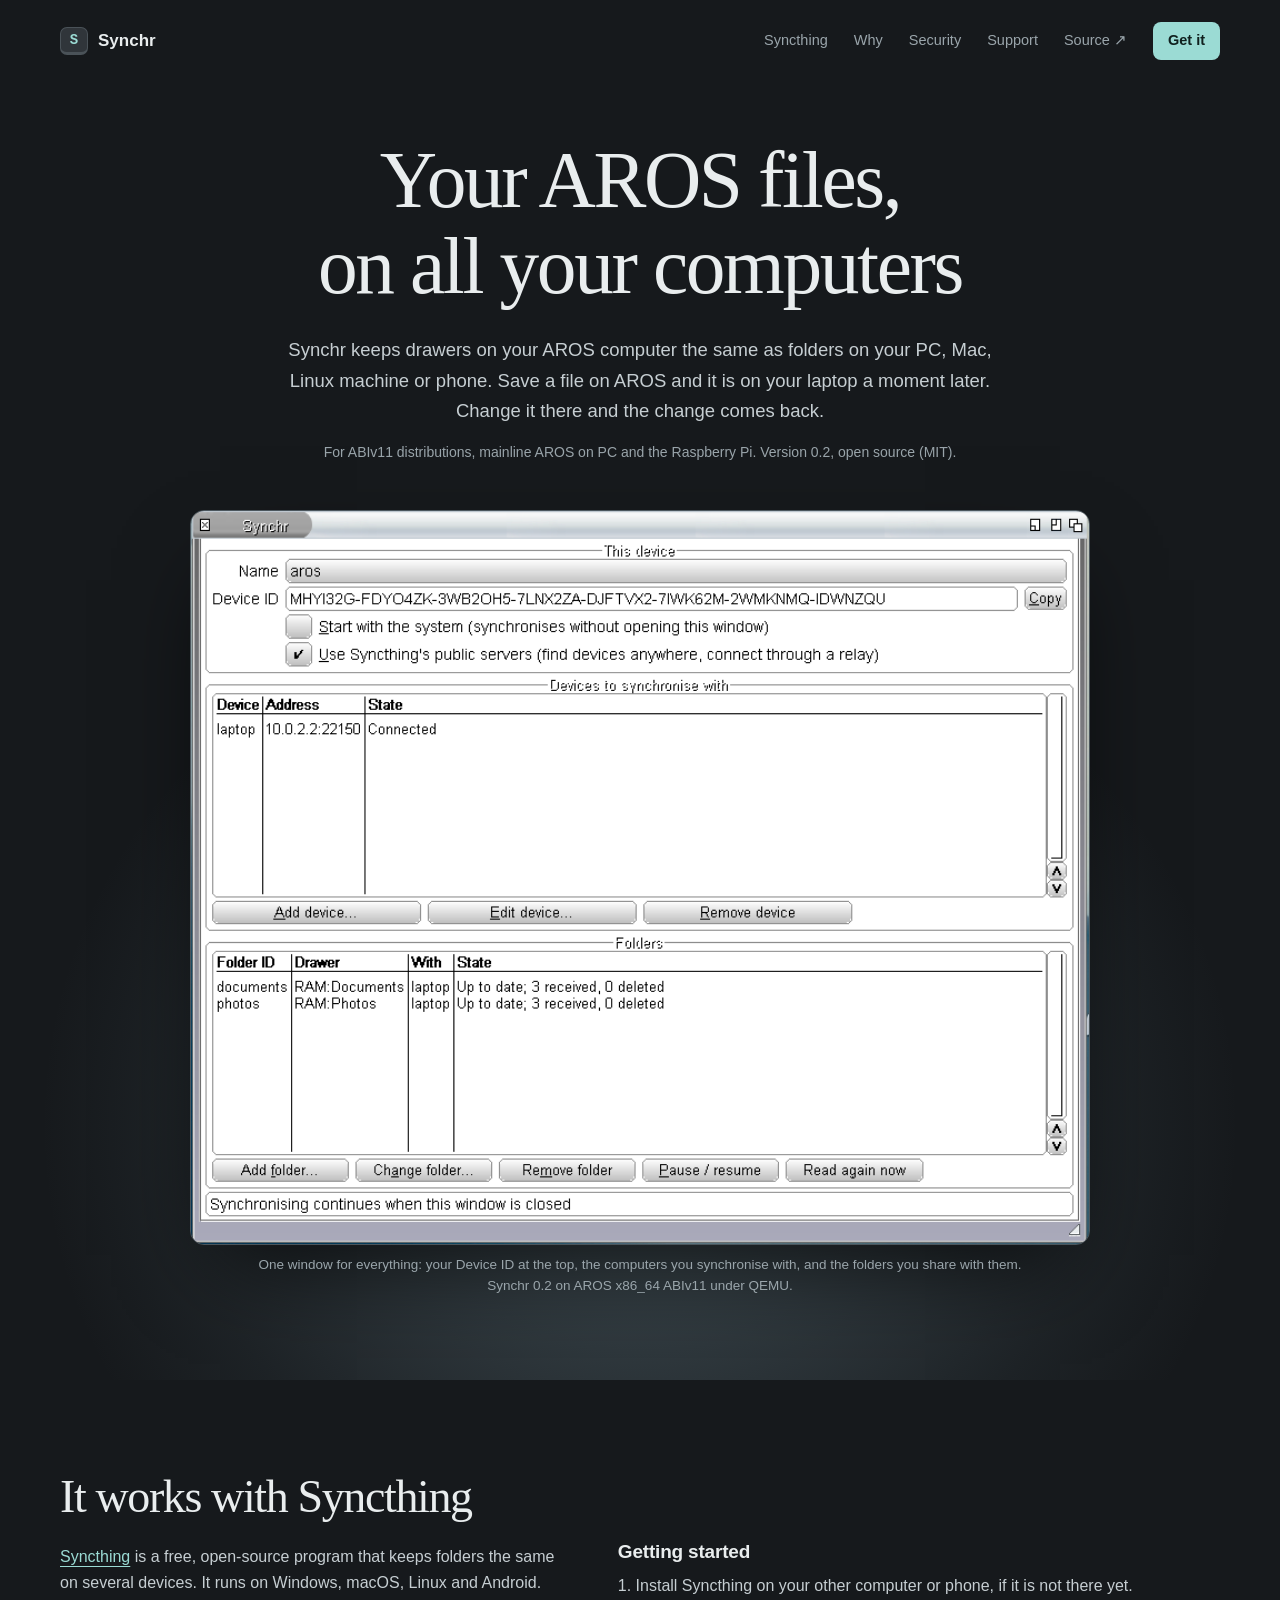
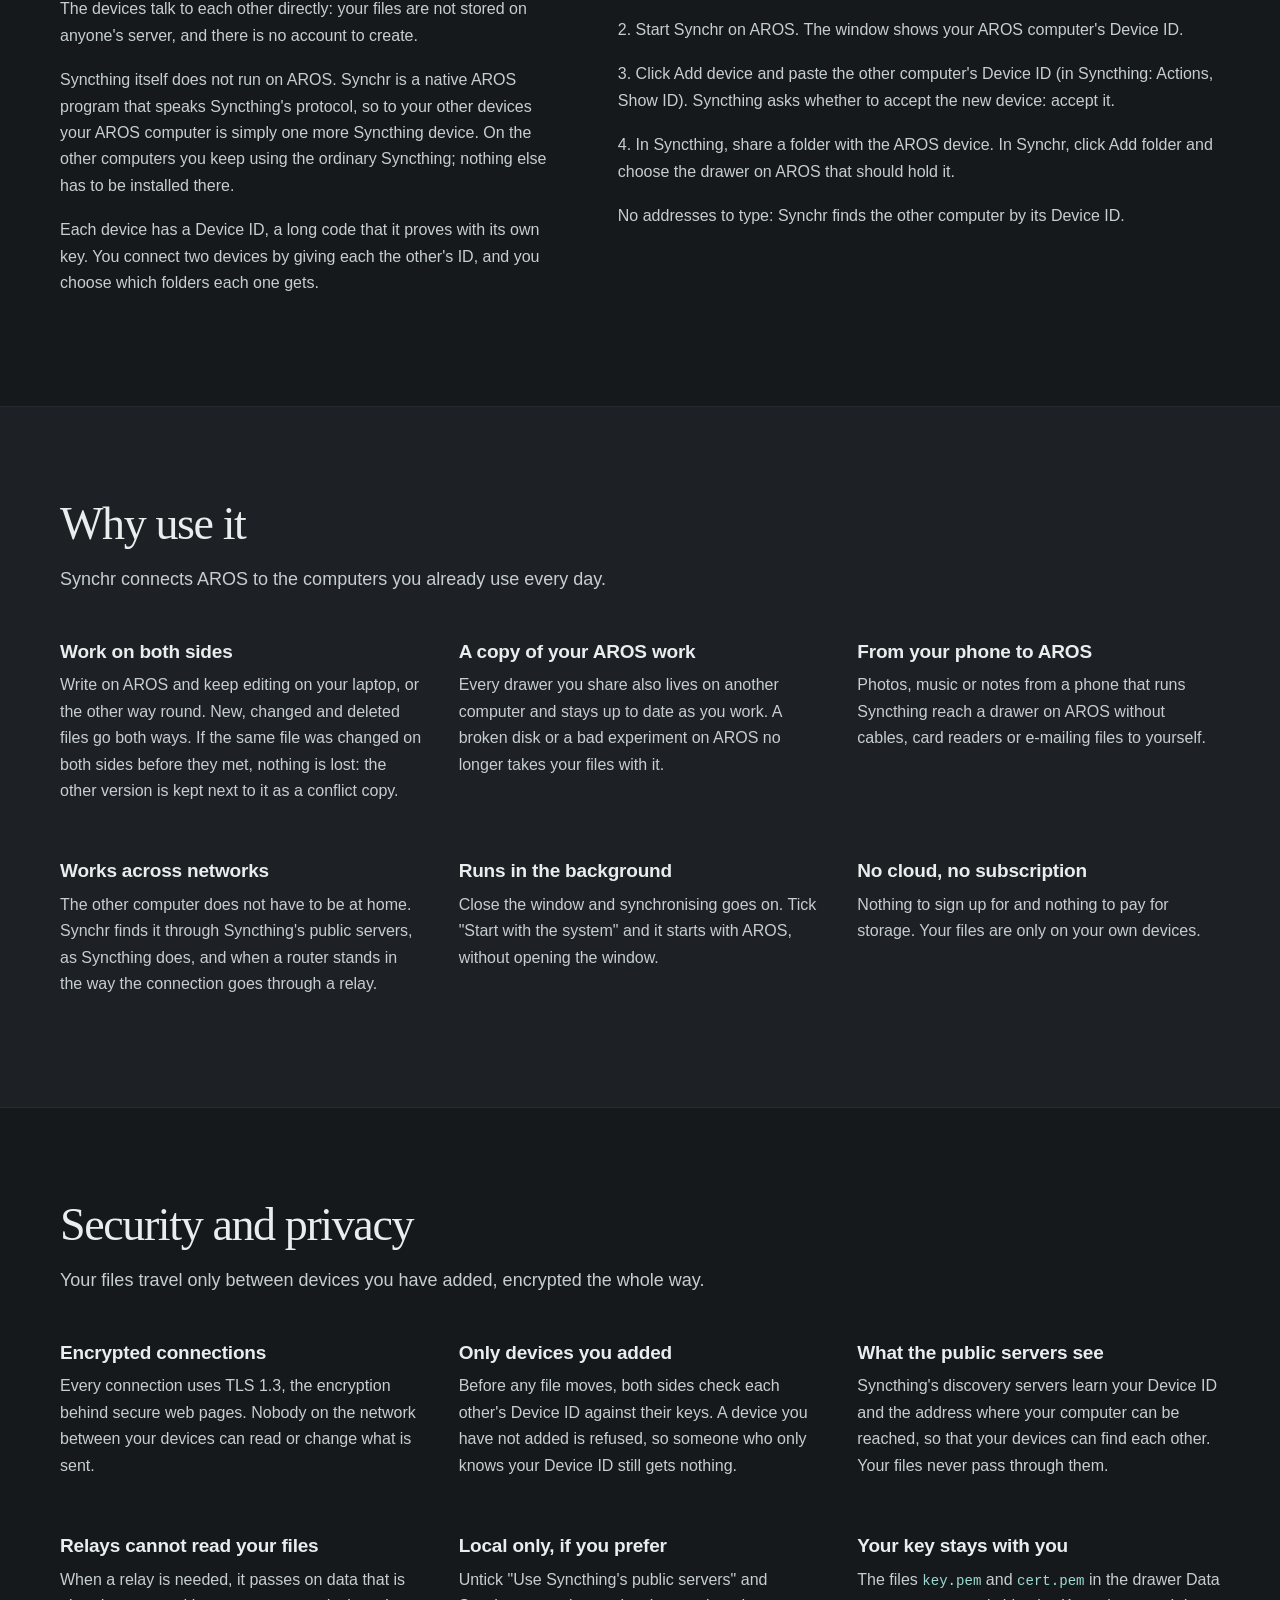
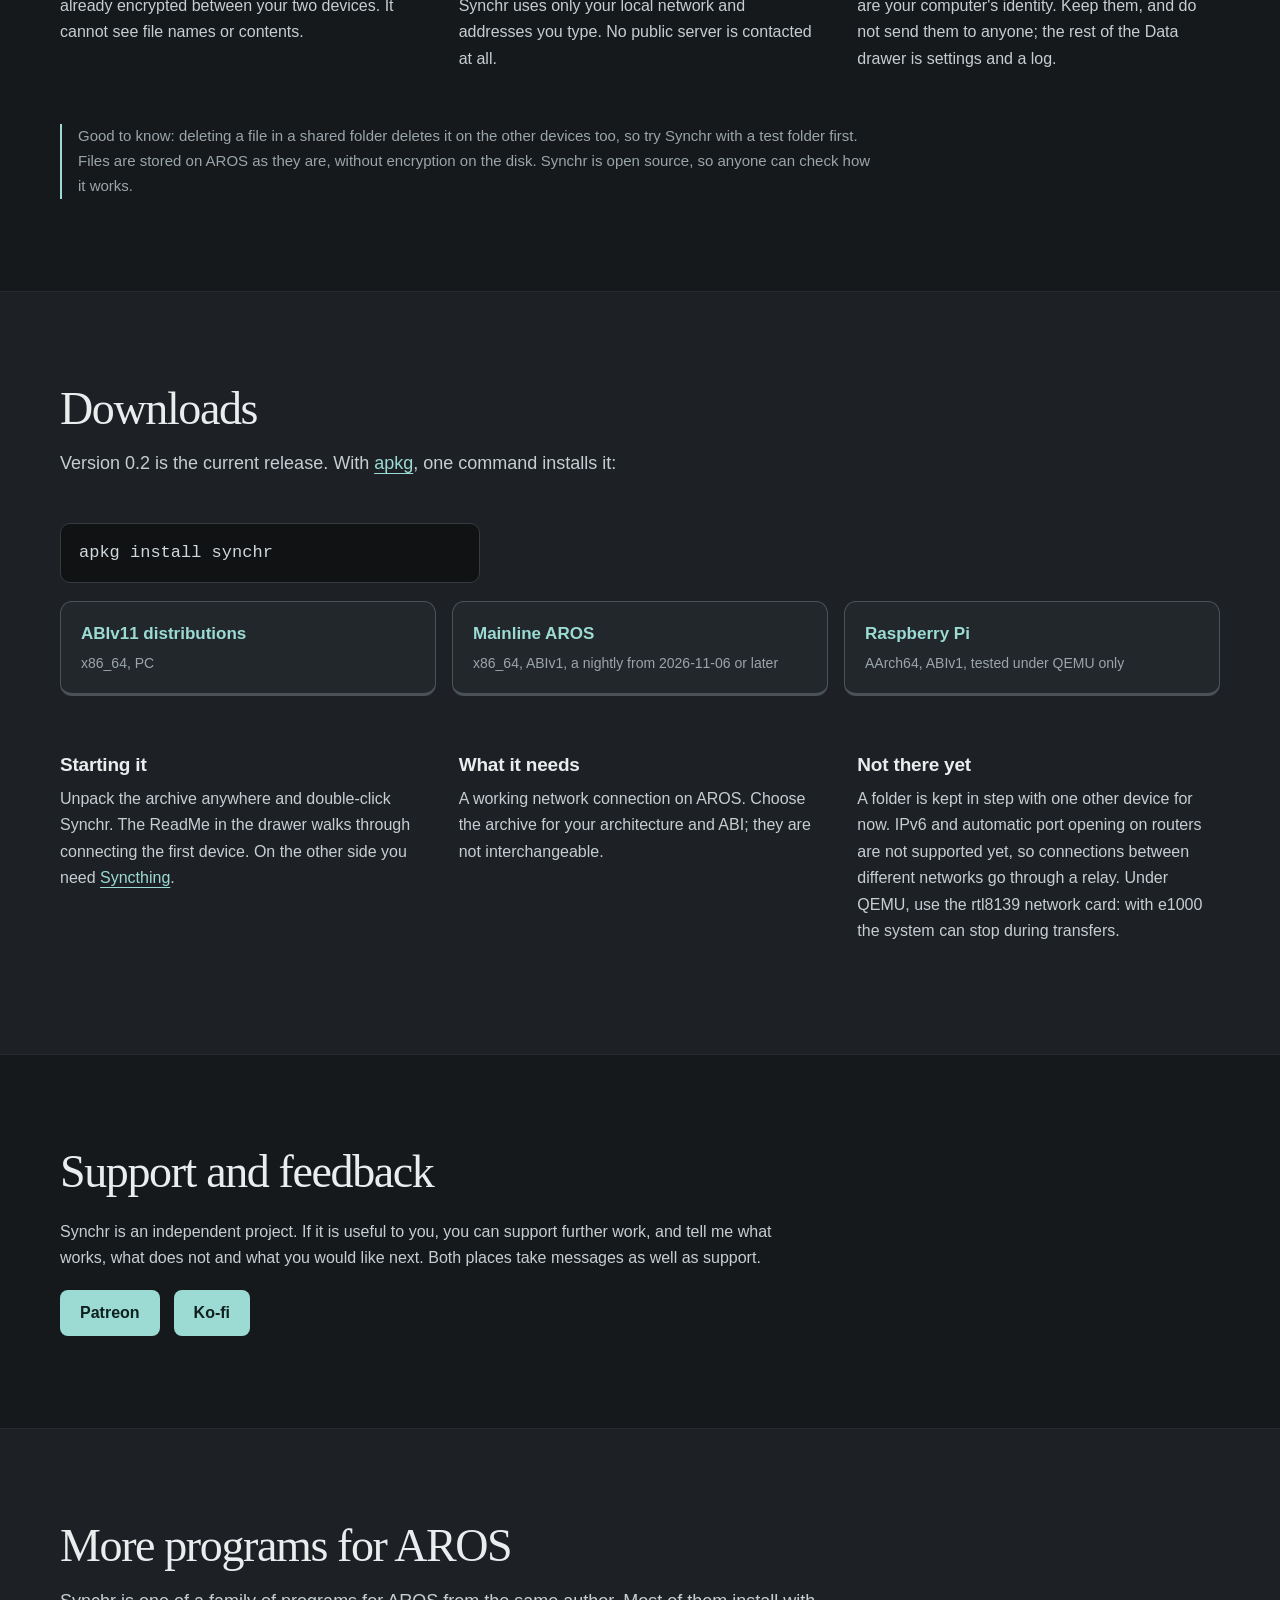
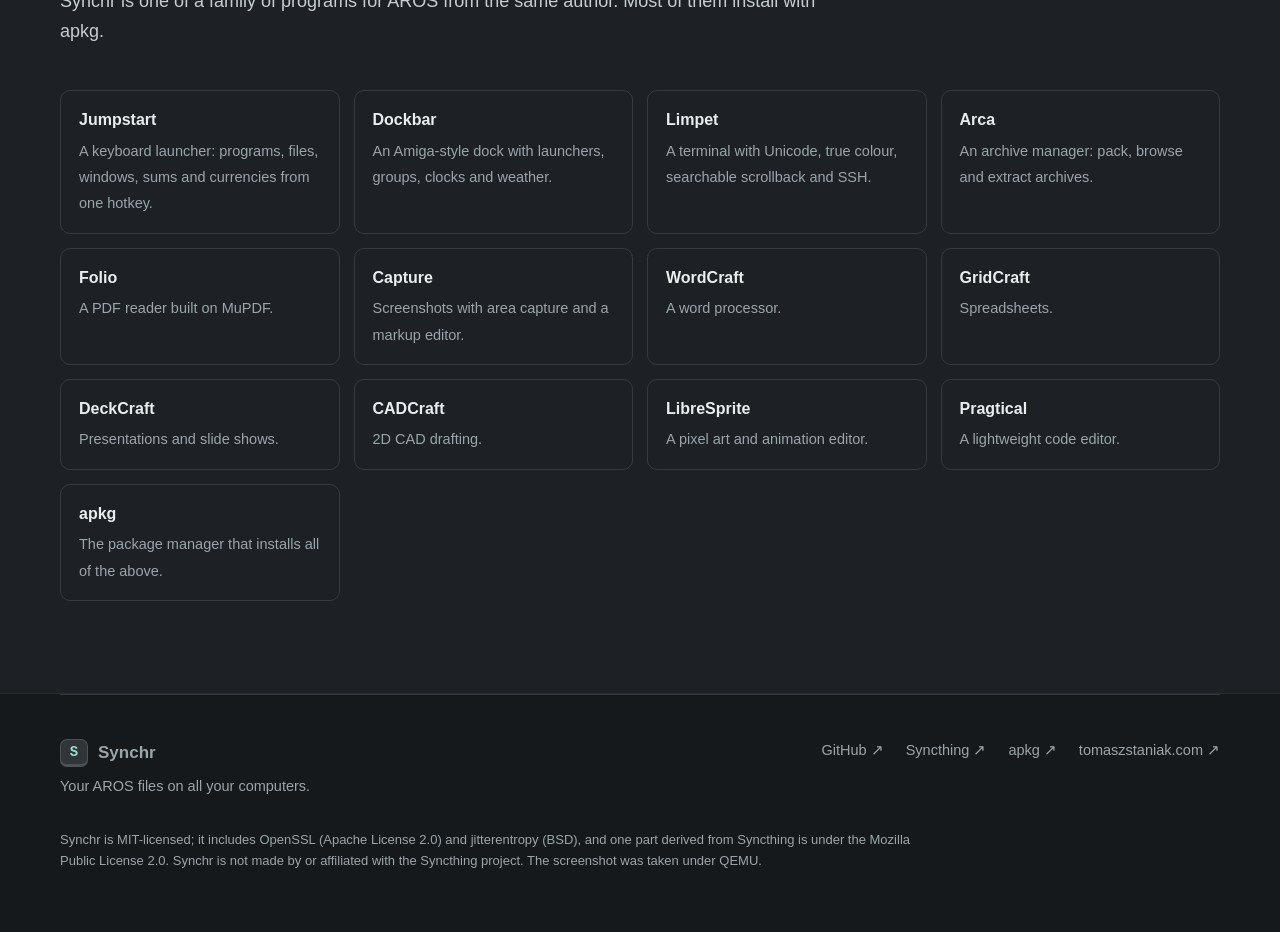
==== index.html @ 55fa94ba "Web page for Synchr 0.2" ====
<!doctype html>
<html lang="en">
<head>
<meta charset="utf-8"><meta name="viewport" content="width=device-width, initial-scale=1">
<title>Synchr: keep your AROS files in step with your other computers</title>
<meta name="description" content="Synchr keeps drawers on your AROS computer the same as folders on your PC, Mac, Linux machine or phone. It works with Syncthing: no cloud, no account, encrypted connections.">
<meta name="theme-color" content="#16191c"><meta property="og:title" content="Synchr for AROS"><meta property="og:description" content="Your AROS files on all your computers, with Syncthing. No cloud, no account."><meta property="og:type" content="website"><meta property="og:image" content="https://tomaszstaniak.github.io/aros-synchr/assets/window.png">
<link rel="stylesheet" href="style.css?v=1">
</head>
<body>
<a class="skip" href="#main">Skip to content</a>
<header class="site-header wrap"><a href="#" class="brand"><span class="brand-key" aria-hidden="true">S</span>Synchr</a><nav aria-label="Main navigation"><a href="#syncthing">Syncthing</a><a href="#why">Why</a><a href="#security">Security</a><a href="#support">Support</a><a href="https://github.com/tomaszstaniak/aros-synchr">Source ↗</a><a class="nav-get" href="#get">Get it</a></nav></header>

<main id="main">

<section class="hero">
<div class="wrap hero-copy">
<h1>Your AROS files,<br>on all your computers</h1>
<p class="intro">Synchr keeps drawers on your AROS computer the same as folders on your PC, Mac, Linux machine or phone. Save a file on AROS and it is on your laptop a moment later. Change it there and the change comes back.</p>
<p class="fine">For ABIv11 distributions, mainline AROS on PC and the Raspberry Pi. Version 0.2, open source (MIT).</p>
</div>
<div class="wrap demo">
<figure class="stage"><img src="assets/window.png" width="808" height="660" alt="The Synchr window: this computer's name and Device ID, one device called laptop that is connected, and two folders, documents and photos, both up to date"><figcaption>One window for everything: your Device ID at the top, the computers you synchronise with, and the folders you share with them. <span class="where">Synchr 0.2 on AROS x86_64 ABIv11 under QEMU.</span></figcaption></figure>
</div>
</section>

<section id="syncthing" class="section wrap">
<div class="row">
<div class="row-text">
<h2>It works with Syncthing</h2>
<p><a href="https://syncthing.net">Syncthing</a> is a free, open-source program that keeps folders the same on several devices. It runs on Windows, macOS, Linux and Android. The devices talk to each other directly: your files are not stored on anyone's server, and there is no account to create.</p>
<p>Syncthing itself does not run on AROS. Synchr is a native AROS program that speaks Syncthing's protocol, so to your other devices your AROS computer is simply one more Syncthing device. On the other computers you keep using the ordinary Syncthing; nothing else has to be installed there.</p>
<p>Each device has a Device ID, a long code that it proves with its own key. You connect two devices by giving each the other's ID, and you choose which folders each one gets.</p>
</div>
<div class="row-text">
<h3>Getting started</h3>
<p>1. Install Syncthing on your other computer or phone, if it is not there yet.</p>
<p>2. Start Synchr on AROS. The window shows your AROS computer's Device ID.</p>
<p>3. Click Add device and paste the other computer's Device ID (in Syncthing: Actions, Show ID). Syncthing asks whether to accept the new device: accept it.</p>
<p>4. In Syncthing, share a folder with the AROS device. In Synchr, click Add folder and choose the drawer on AROS that should hold it.</p>
<p>No addresses to type: Synchr finds the other computer by its Device ID.</p>
</div>
</div>
</section>

<section id="why" class="section tinted"><div class="wrap">
<div class="section-heading"><h2>Why use it</h2><p class="section-lead">Synchr connects AROS to the computers you already use every day.</p></div>
<div class="cols">
<article><h3>Work on both sides</h3><p>Write on AROS and keep editing on your laptop, or the other way round. New, changed and deleted files go both ways. If the same file was changed on both sides before they met, nothing is lost: the other version is kept next to it as a conflict copy.</p></article>
<article><h3>A copy of your AROS work</h3><p>Every drawer you share also lives on another computer and stays up to date as you work. A broken disk or a bad experiment on AROS no longer takes your files with it.</p></article>
<article><h3>From your phone to AROS</h3><p>Photos, music or notes from a phone that runs Syncthing reach a drawer on AROS without cables, card readers or e-mailing files to yourself.</p></article>
<article><h3>Works across networks</h3><p>The other computer does not have to be at home. Synchr finds it through Syncthing's public servers, as Syncthing does, and when a router stands in the way the connection goes through a relay.</p></article>
<article><h3>Runs in the background</h3><p>Close the window and synchronising goes on. Tick "Start with the system" and it starts with AROS, without opening the window.</p></article>
<article><h3>No cloud, no subscription</h3><p>Nothing to sign up for and nothing to pay for storage. Your files are only on your own devices.</p></article>
</div>
</div></section>

<section id="security" class="section wrap">
<div class="section-heading"><h2>Security and privacy</h2><p class="section-lead">Your files travel only between devices you have added, encrypted the whole way.</p></div>
<div class="cols">
<article><h3>Encrypted connections</h3><p>Every connection uses TLS 1.3, the encryption behind secure web pages. Nobody on the network between your devices can read or change what is sent.</p></article>
<article><h3>Only devices you added</h3><p>Before any file moves, both sides check each other's Device ID against their keys. A device you have not added is refused, so someone who only knows your Device ID still gets nothing.</p></article>
<article><h3>What the public servers see</h3><p>Syncthing's discovery servers learn your Device ID and the address where your computer can be reached, so that your devices can find each other. Your files never pass through them.</p></article>
<article><h3>Relays cannot read your files</h3><p>When a relay is needed, it passes on data that is already encrypted between your two devices. It cannot see file names or contents.</p></article>
<article><h3>Local only, if you prefer</h3><p>Untick "Use Syncthing's public servers" and Synchr uses only your local network and addresses you type. No public server is contacted at all.</p></article>
<article><h3>Your key stays with you</h3><p>The files <code>key.pem</code> and <code>cert.pem</code> in the drawer Data are your computer's identity. Keep them, and do not send them to anyone; the rest of the Data drawer is settings and a log.</p></article>
</div>
<p class="note">Good to know: deleting a file in a shared folder deletes it on the other devices too, so try Synchr with a test folder first. Files are stored on AROS as they are, without encryption on the disk. Synchr is open source, so anyone can check how it works.</p>
</section>

<section id="get" class="section tinted"><div class="wrap get">
<div class="section-heading"><h2>Downloads</h2><p class="section-lead">Version 0.2 is the current release. With <a href="https://github.com/tomaszstaniak/arospkg">apkg</a>, one command installs it:</p></div>
<pre class="install"><code>apkg install synchr</code></pre>
<div class="downloads">
<a class="dl" href="https://github.com/tomaszstaniak/aros-synchr/releases/download/v0.2/Synchr-0.2-r1-aros-x86_64-abiv11-pc.zip"><strong>ABIv11 distributions</strong><span>x86_64, PC</span></a>
<a class="dl" href="https://github.com/tomaszstaniak/aros-synchr/releases/download/v0.2/Synchr-0.2-r1-aros-x86_64-abiv1-pc.zip"><strong>Mainline AROS</strong><span>x86_64, ABIv1, a nightly from 2026-11-06 or later</span></a>
<a class="dl" href="https://github.com/tomaszstaniak/aros-synchr/releases/download/v0.2/Synchr-0.2-r1-aros-aarch64-abiv1-raspi.zip"><strong>Raspberry Pi</strong><span>AArch64, ABIv1, tested under QEMU only</span></a>
</div>
<div class="cols">
<article><h3>Starting it</h3><p>Unpack the archive anywhere and double-click Synchr. The ReadMe in the drawer walks through connecting the first device. On the other side you need <a href="https://syncthing.net/downloads/">Syncthing</a>.</p></article>
<article><h3>What it needs</h3><p>A working network connection on AROS. Choose the archive for your architecture and ABI; they are not interchangeable.</p></article>
<article><h3>Not there yet</h3><p>A folder is kept in step with one other device for now. IPv6 and automatic port opening on routers are not supported yet, so connections between different networks go through a relay. Under QEMU, use the rtl8139 network card: with e1000 the system can stop during transfers.</p></article>
</div>
</div></section>

<section id="support" class="section wrap">
<div class="solo">
<h2>Support and feedback</h2>
<p>Synchr is an independent project. If it is useful to you, you can support further work, and tell me what works, what does not and what you would like next. Both places take messages as well as support.</p>
<div class="support-links"><a href="https://www.patreon.com/reperspective">Patreon</a><a href="https://ko-fi.com/enbewu">Ko-fi</a></div>
</div>
</section>

<section id="more" class="section tinted"><div class="wrap">
<div class="section-heading"><h2>More programs for AROS</h2><p class="section-lead">Synchr is one of a family of programs for AROS from the same author. Most of them install with apkg.</p></div>
<div class="more">
<a href="https://tomaszstaniak.github.io/aros-launcher/"><strong>Jumpstart</strong><span>A keyboard launcher: programs, files, windows, sums and currencies from one hotkey.</span></a>
<a href="https://tomaszstaniak.github.io/aros-dockbar/"><strong>Dockbar</strong><span>An Amiga-style dock with launchers, groups, clocks and weather.</span></a>
<a href="https://tomaszstaniak.github.io/limpet/"><strong>Limpet</strong><span>A terminal with Unicode, true colour, searchable scrollback and SSH.</span></a>
<a href="https://tomaszstaniak.github.io/arca/"><strong>Arca</strong><span>An archive manager: pack, browse and extract archives.</span></a>
<a href="https://github.com/tomaszstaniak/aros-foliopdf"><strong>Folio</strong><span>A PDF reader built on MuPDF.</span></a>
<a href="https://github.com/tomaszstaniak/aros-capture"><strong>Capture</strong><span>Screenshots with area capture and a markup editor.</span></a>
<a href="https://github.com/tomaszstaniak/aros-wordcraft"><strong>WordCraft</strong><span>A word processor.</span></a>
<a href="https://github.com/tomaszstaniak/aros-gridcraft"><strong>GridCraft</strong><span>Spreadsheets.</span></a>
<a href="https://github.com/tomaszstaniak/aros-deckcraft"><strong>DeckCraft</strong><span>Presentations and slide shows.</span></a>
<a href="https://github.com/tomaszstaniak/aros-cadcraft"><strong>CADCraft</strong><span>2D CAD drafting.</span></a>
<a href="https://github.com/tomaszstaniak/aros-libresprite"><strong>LibreSprite</strong><span>A pixel art and animation editor.</span></a>
<a href="https://github.com/tomaszstaniak/aros-pragtical"><strong>Pragtical</strong><span>A lightweight code editor.</span></a>
<a href="https://github.com/tomaszstaniak/arospkg"><strong>apkg</strong><span>The package manager that installs all of the above.</span></a>
</div>
</div></section>

</main>

<footer class="wrap">
<div><a class="brand" href="#"><span class="brand-key" aria-hidden="true">S</span>Synchr</a><p>Your AROS files on all your computers.</p></div>
<nav aria-label="Related projects"><a href="https://github.com/tomaszstaniak/aros-synchr">GitHub ↗</a><a href="https://syncthing.net">Syncthing ↗</a><a href="https://github.com/tomaszstaniak/arospkg">apkg ↗</a><a href="https://tomaszstaniak.com">tomaszstaniak.com ↗</a></nav>
<p class="legal">Synchr is MIT-licensed; it includes OpenSSL (Apache License 2.0) and jitterentropy (BSD), and one part derived from Syncthing is under the Mozilla Public License 2.0. Synchr is not made by or affiliated with the Syncthing project. The screenshot was taken under QEMU.</p>
</footer>
</body></html>
---- style.css ----
/* Shared look of the AROS program pages (from Jumpstart); the window
   screenshot sits on the same dark ground. */
:root{
  --ground:#16191c;      /* page */
  --raised:#1d2125;      /* tinted sections */
  --panel:#30353a;       /* the launcher panel's fill */
  --line:#353b41;
  --ink:#e9edee;
  --muted:#9aa5ab;
  --accent:#9bdbd4;      /* the panel's accent */
  --wall:#7b97a3;        /* wallpaper blue-grey, used for the glow */
  --serif:Georgia,'Times New Roman',serif;
  --mono:ui-monospace,'SF Mono',Menlo,Consolas,monospace;
}
*{box-sizing:border-box}
html{scroll-behavior:smooth;scroll-padding-top:24px}
body{margin:0;background:var(--ground);color:var(--ink);font:16px/1.65 -apple-system,BlinkMacSystemFont,'Segoe UI',sans-serif;-webkit-font-smoothing:antialiased}
a{color:inherit}
a:focus-visible,button:focus-visible{outline:2px solid var(--accent);outline-offset:4px;border-radius:4px}
img{max-width:100%;height:auto;display:block}
p{margin:0 0 18px}
h1,h2,h3{margin:0;font-weight:400}
h1,h2{font-family:var(--serif);letter-spacing:-.03em;line-height:1.08}
h1{font-size:clamp(40px,6.2vw,80px)}
h2{font-size:clamp(30px,3.6vw,46px)}
h3{font-size:19px;line-height:1.35;font-weight:600;letter-spacing:-.01em;margin-bottom:8px}
code,kbd,pre{font-family:var(--mono);font-size:.88em}
code{color:var(--accent)}
kbd{display:inline-block;min-width:1.9em;text-align:center;border:1px solid #4a5258;border-bottom-width:3px;border-radius:6px;padding:0 7px;margin:0 2px;background:#262b30;color:var(--ink);line-height:1.6;white-space:nowrap}
pre{margin:0 0 18px;padding:16px 18px;background:#101214;border:1px solid var(--line);border-radius:10px;overflow-x:auto;line-height:1.55}
pre code{color:#cfd8dc;font-size:1em}
.wrap{width:min(1160px,calc(100% - 64px));margin-inline:auto}
.skip{position:absolute;left:-999px;top:8px;background:var(--accent);color:#10201e;padding:8px 14px;border-radius:6px;z-index:5}
.skip:focus{left:8px}

/* header */
.site-header{display:flex;align-items:center;justify-content:space-between;gap:20px;padding:22px 0}
.brand{display:inline-flex;align-items:center;gap:10px;font-weight:600;font-size:17px;text-decoration:none}
.brand-key{display:grid;place-items:center;width:28px;height:28px;border-radius:7px;background:var(--panel);border:1px solid #4a5258;border-bottom-width:3px;color:var(--accent);font:600 14px/1 var(--mono)}
.site-header nav{display:flex;align-items:center;gap:26px;font-size:14.5px}
.site-header nav a{text-decoration:none;color:var(--muted)}
.site-header nav a:hover{color:var(--ink)}
.site-header .nav-get{color:#10201e;background:var(--accent);padding:7px 15px;border-radius:8px;font-weight:600}
.site-header .nav-get:hover{color:#10201e;background:#b4e6e0}

/* hero */
.hero{position:relative;padding:56px 0 84px;overflow:hidden}
.hero::before{content:"";position:absolute;inset:auto 0 -10% 0;height:78%;background:radial-gradient(60% 70% at 50% 62%,rgba(123,151,163,.42),rgba(123,151,163,.08) 60%,transparent 78%);pointer-events:none}
.hero-copy{position:relative;text-align:center}
.hero-copy .intro{max-width:740px;margin:26px auto 14px;font-size:18.5px;color:#c6ced2}
.fine{color:var(--muted);font-size:14px}
.demo{position:relative;margin-top:46px}
.demo-label{text-align:center;color:var(--muted);font-size:14px;margin-bottom:12px}
.queries{display:flex;flex-wrap:wrap;justify-content:center;gap:8px;margin-bottom:22px}
.queries button{font:14px/1 var(--mono);color:var(--muted);background:#20252a;border:1px solid var(--line);border-radius:999px;padding:10px 15px;cursor:pointer}
.queries button:hover{color:var(--ink);border-color:#56606a}
.queries button[aria-selected="true"]{color:#10201e;background:var(--accent);border-color:var(--accent)}
.stage{margin:0 auto;max-width:900px}
.stage img{width:100%;border-radius:14px;border:1px solid #4b565d;box-shadow:0 40px 90px -30px rgba(0,0,0,.8)}
figcaption{margin-top:10px;font-size:13.5px;line-height:1.5;color:var(--muted)}
.stage figcaption{text-align:center;min-height:3em}
.where{white-space:nowrap}

/* sections */
.section{padding:92px 0}
.tinted{background:var(--raised);border-block:1px solid #262b30;width:100%}
.section-heading{max-width:760px;margin-bottom:44px}
.section-lead{margin-top:16px;font-size:18px;color:#c6ced2}
.section-lead a,.row-text a,.widget-text a,.trio a{color:var(--accent);text-underline-offset:4px}
.row{display:grid;grid-template-columns:minmax(0,5fr) minmax(0,6fr);gap:56px;align-items:center}
.row.flip .row-text{order:2}
.row-text h2{margin-bottom:22px}
.row-text p,.widget-text p,.cols p,.trio p{color:#c6ced2}
.shot{margin:0}
.shot img{border-radius:12px;border:1px solid #4b565d}
.shot.bare img{border-color:#3d454b;box-shadow:0 18px 40px -22px rgba(0,0,0,.9)}
.pair{display:grid;gap:22px}
.note{max-width:820px;margin:34px 0 0;padding-left:16px;border-left:2px solid var(--accent);color:var(--muted);font-size:15px}

/* answers */
.answers{display:grid;grid-template-columns:minmax(0,5fr) minmax(0,6fr);gap:56px;align-items:start}
.examples{list-style:none;margin:0;padding:0;border-top:1px solid var(--line)}
.examples li{display:flex;justify-content:space-between;gap:18px;padding:11px 2px;border-bottom:1px solid var(--line)}
.examples code{font-size:14.5px}
.examples span{color:var(--muted);font-size:14.5px;text-align:right}
.answer-shots{display:grid;gap:24px}

/* three smaller features */
.trio{display:grid;grid-template-columns:repeat(3,minmax(0,1fr));gap:36px;margin-top:84px}
.trio .shot{margin-bottom:20px}
.trio .shot img{width:100%}

/* widgets */
.widgets{display:grid;grid-template-columns:minmax(0,6fr) minmax(0,5fr);gap:56px;align-items:start}
.widget-shots{display:grid;gap:26px;justify-items:start}

/* themes */
.theme-grid{display:grid;grid-template-columns:repeat(4,minmax(0,1fr));gap:18px;margin-bottom:56px}
.theme-grid figure{margin:0}
.theme-grid img{border-radius:10px;border:1px solid #3d454b}
.theme-grid figcaption{margin-top:8px;color:var(--ink);font-size:14px}
.cols{display:grid;grid-template-columns:repeat(3,minmax(0,1fr));gap:36px}

.solo{max-width:760px}
.solo h2{margin-bottom:22px}
.solo p{color:#c6ced2}
.install{max-width:420px;font-size:17px}
.downloads{display:grid;grid-template-columns:repeat(3,minmax(0,1fr));gap:16px;margin:8px 0 56px}
.dl{display:block;padding:18px 20px;border:1px solid #4a5258;border-bottom-width:3px;border-radius:12px;background:#22272c;text-decoration:none}
.dl:hover{border-color:var(--accent)}
.dl strong{display:block;font-size:17px;color:var(--accent)}
.dl span{display:block;margin-top:4px;color:var(--muted);font-size:14px}
.cols a,.solo a{color:var(--accent);text-underline-offset:4px}

/* footer */
footer{display:grid;grid-template-columns:1fr auto;gap:22px 40px;padding:44px 0 60px;border-top:1px solid var(--line);color:var(--muted);font-size:14.5px}
footer p{margin:8px 0 0}
footer nav{display:flex;flex-wrap:wrap;gap:22px;align-items:start}
footer nav a{text-decoration:none}
footer nav a:hover{color:var(--ink)}
.legal{grid-column:1/-1;font-size:13px;max-width:880px}

@media (max-width:900px){
  .row,.answers,.widgets{grid-template-columns:1fr;gap:34px}
  .row.flip .row-text{order:0}
  .trio,.cols,.downloads{grid-template-columns:1fr;gap:40px}
  .downloads{gap:14px}
  .theme-grid{grid-template-columns:repeat(2,minmax(0,1fr))}
  .section{padding:64px 0}
  .site-header nav a:not(.nav-get){display:none}
}
@media (max-width:520px){
  .wrap{width:calc(100% - 32px)}
  .hero{padding-top:28px}
  .hero-copy .intro{font-size:17px}
  footer{grid-template-columns:1fr}
}
@media (prefers-reduced-motion:reduce){html{scroll-behavior:auto}}

/* Synchr: list of other programs */
.more{display:grid;grid-template-columns:repeat(auto-fill,minmax(250px,1fr));gap:14px;margin-top:28px}
.more a{display:block;padding:16px 18px;border:1px solid var(--line);border-radius:10px;background:var(--raised);text-decoration:none}
.more a:hover{border-color:var(--accent)}
.more strong{display:block;font-weight:600;margin-bottom:4px}
.more span{color:var(--muted);font-size:14.5px;line-height:1.5}
.support-links{display:flex;flex-wrap:wrap;gap:14px;margin-top:8px}
.support-links a{color:#10201e;background:var(--accent);padding:10px 20px;border-radius:8px;font-weight:600;text-decoration:none}
.support-links a:hover{background:#b4e6e0}
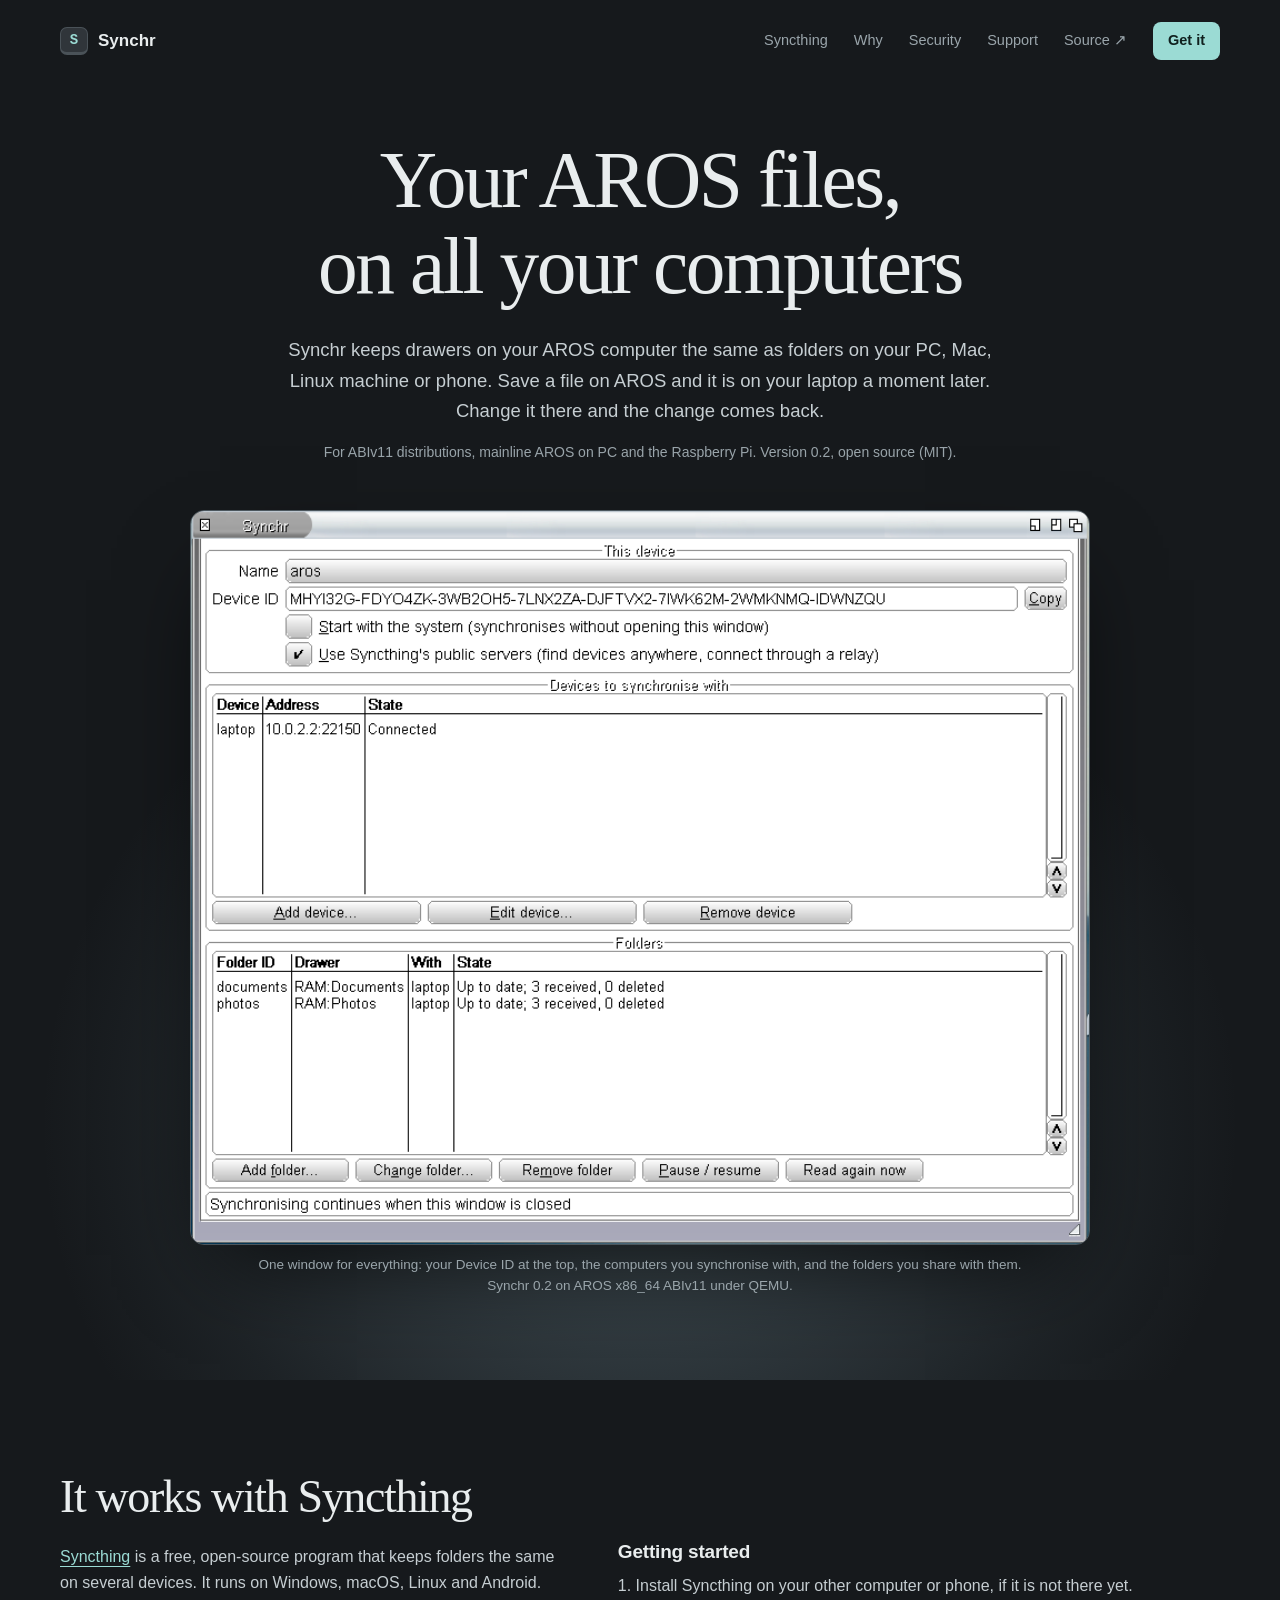
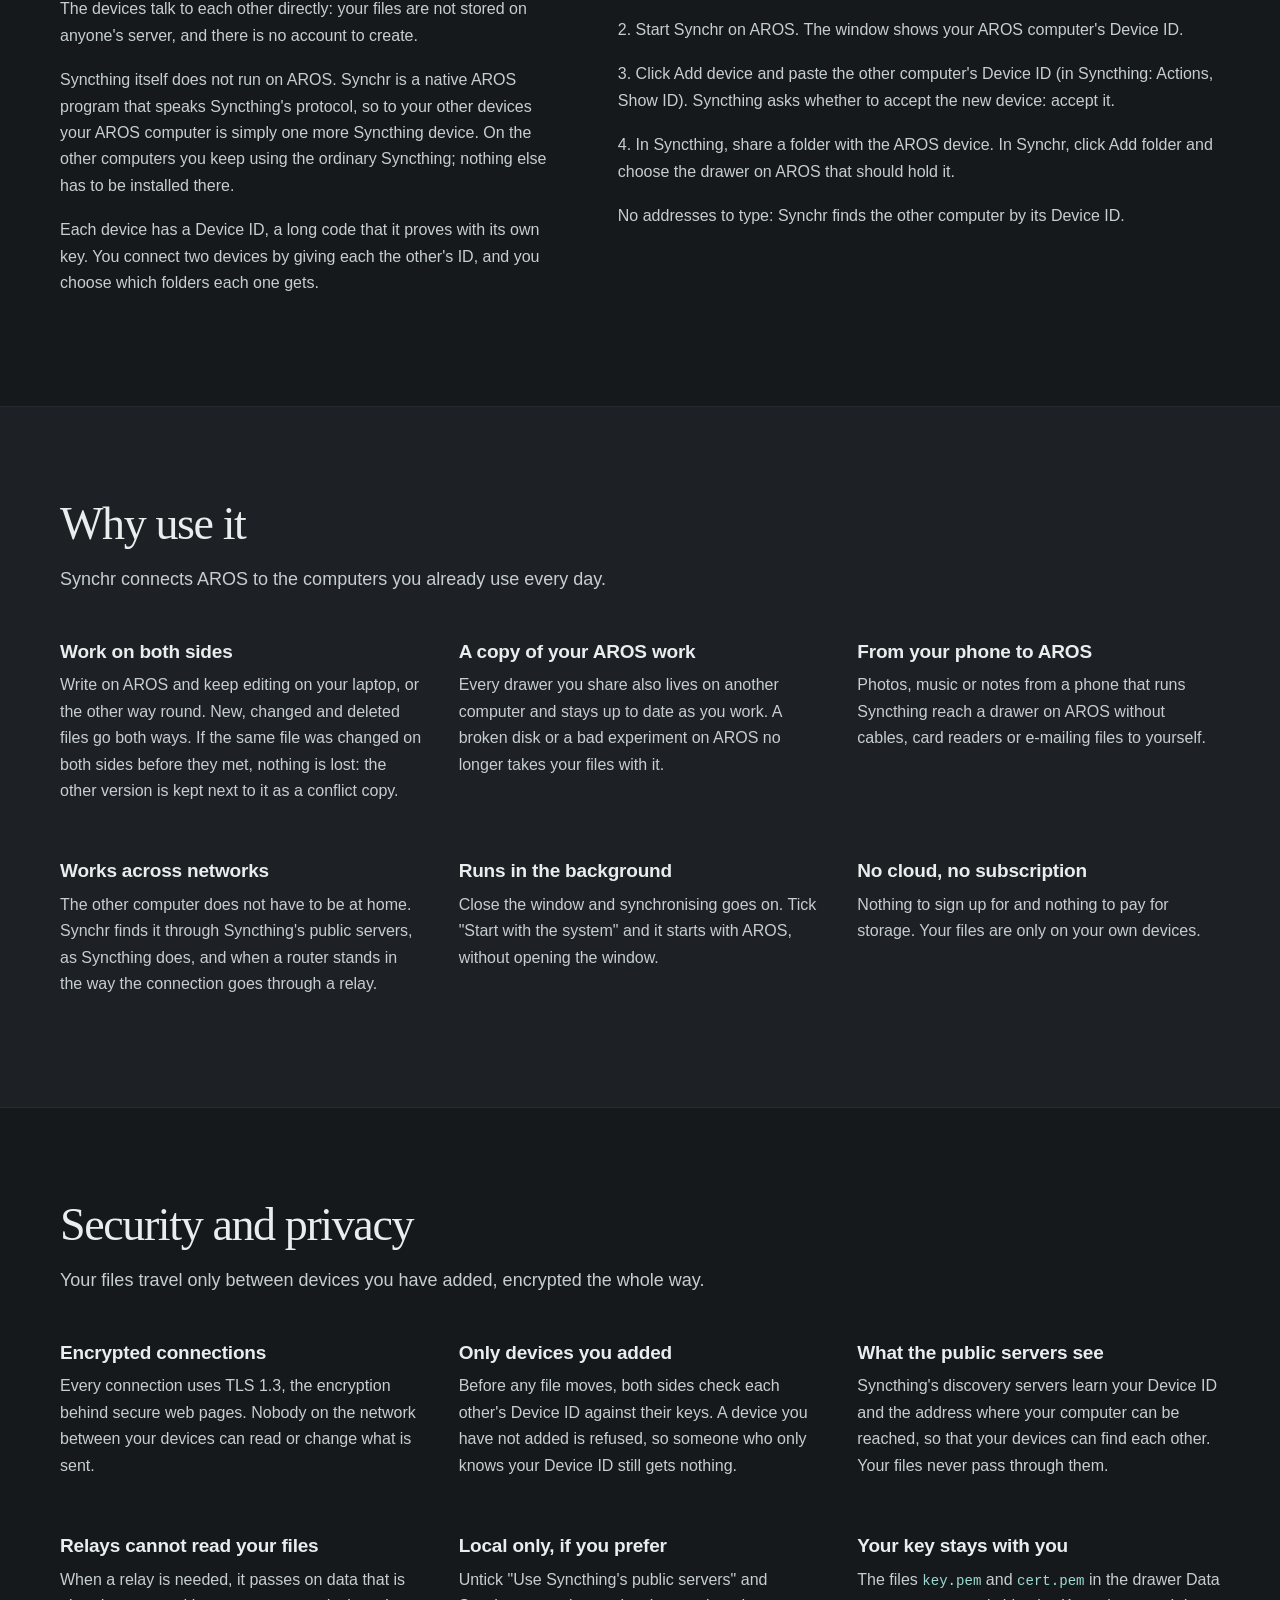
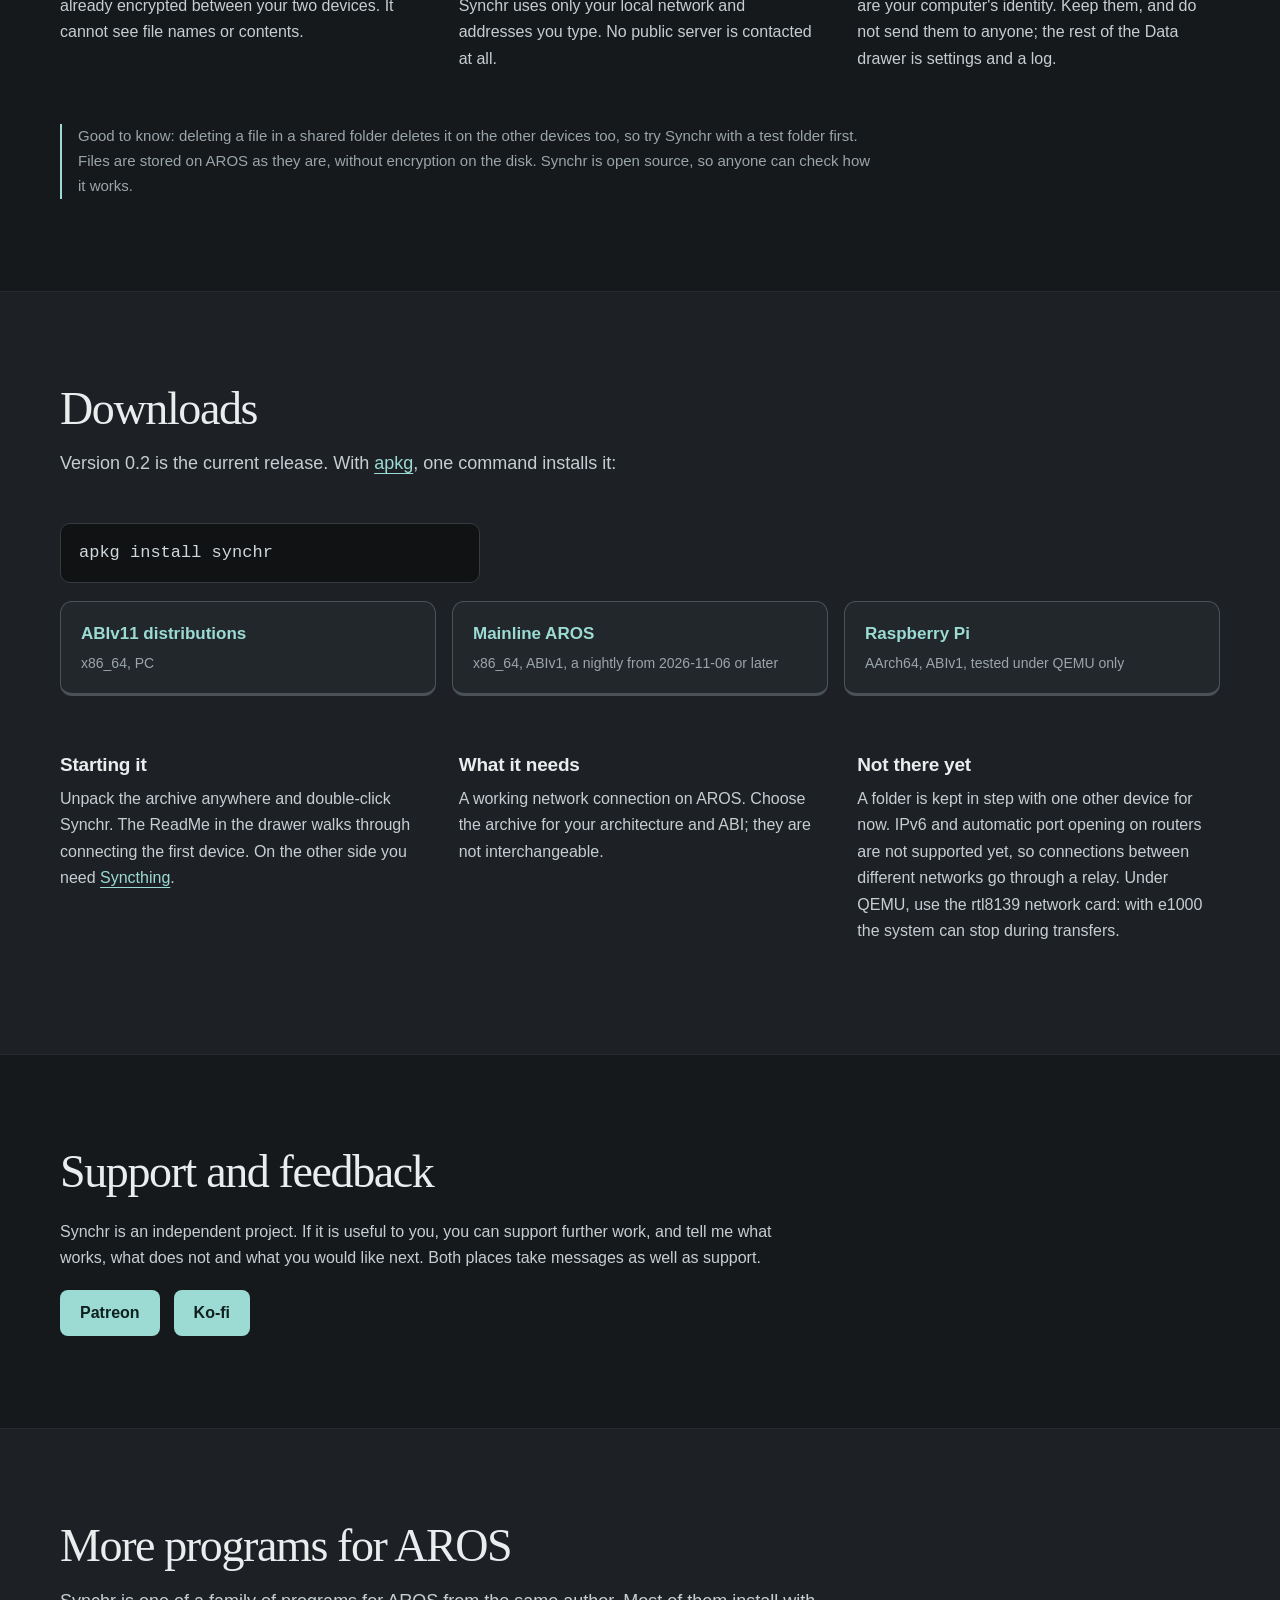
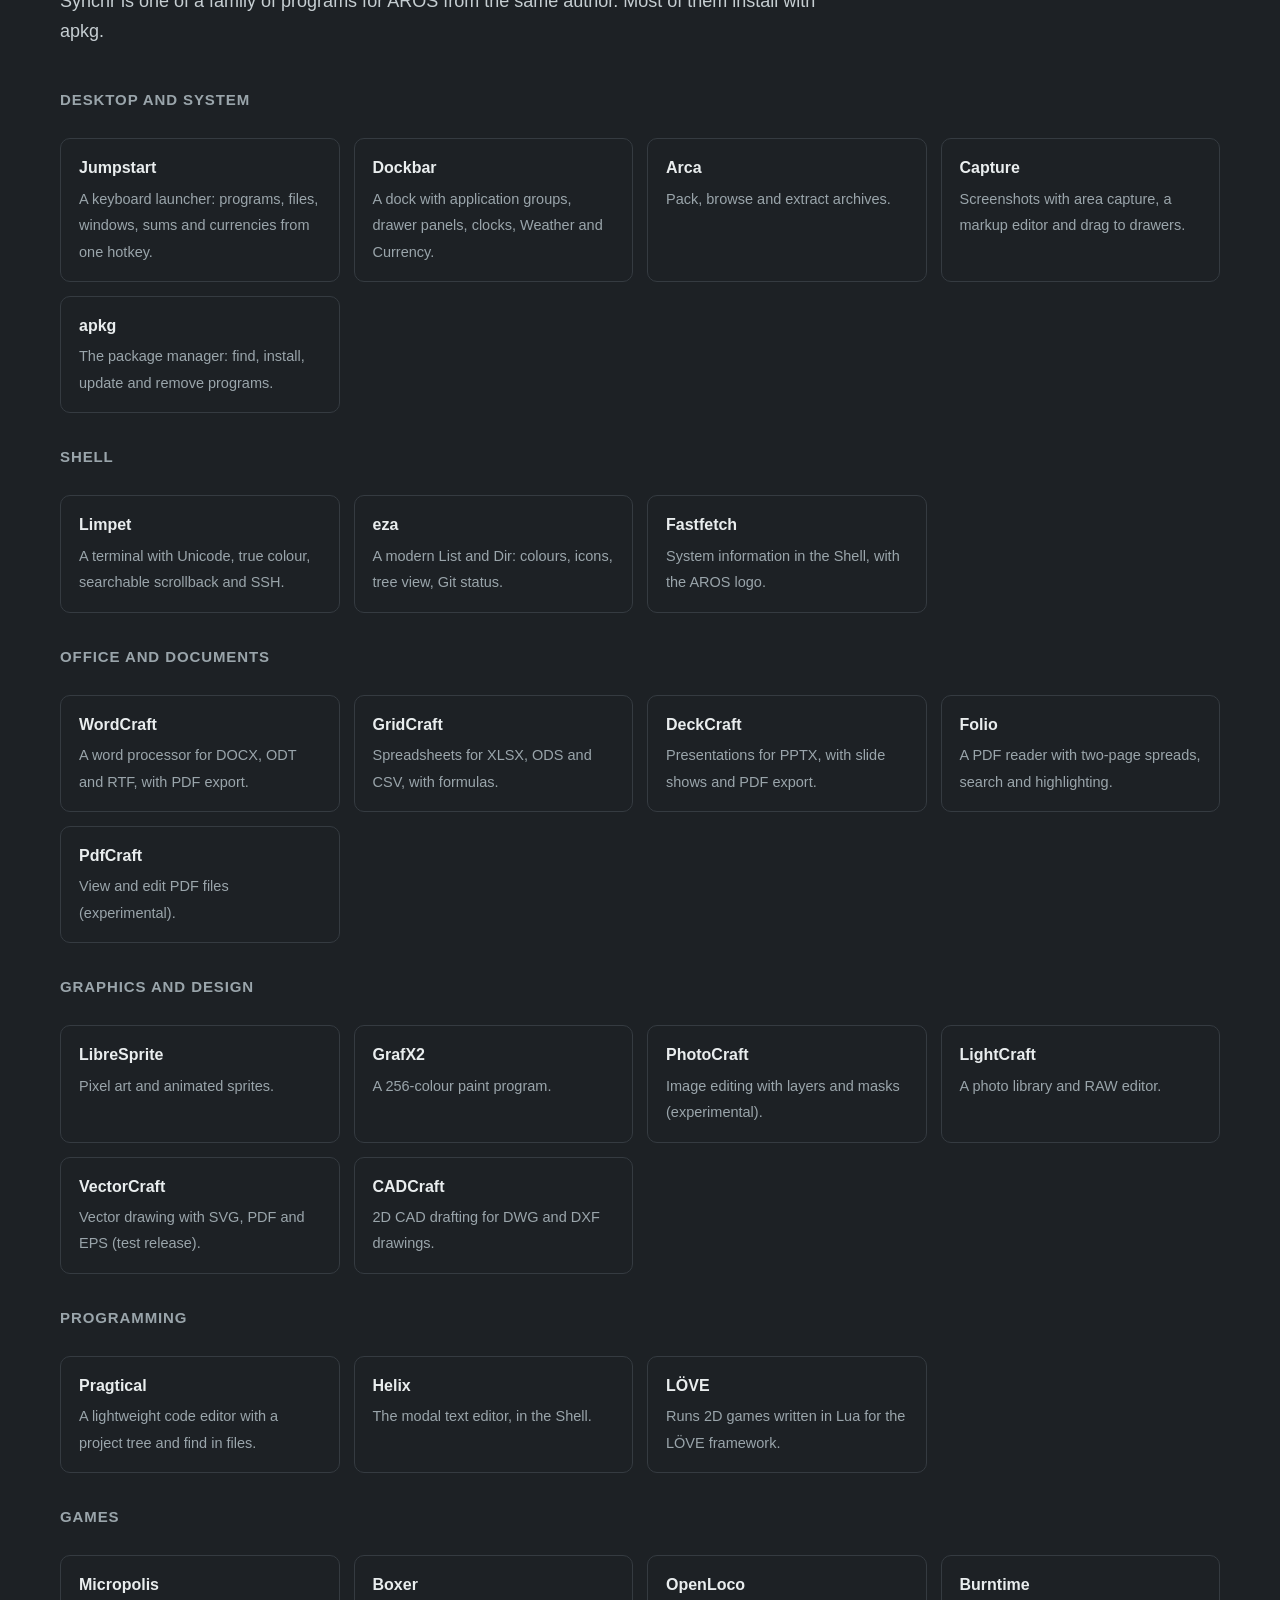
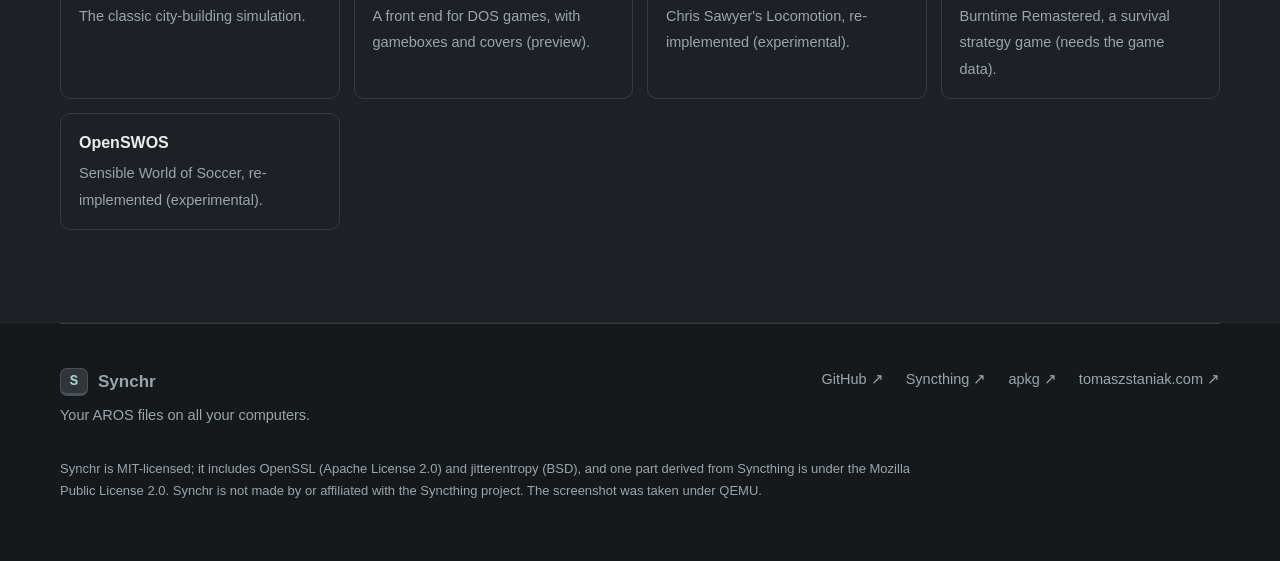
==== commit 010a65d2: "All published programs, grouped" ====
--- a/index.html
+++ b/index.html
@@ -93,20 +93,50 @@
 
 <section id="more" class="section tinted"><div class="wrap">
 <div class="section-heading"><h2>More programs for AROS</h2><p class="section-lead">Synchr is one of a family of programs for AROS from the same author. Most of them install with apkg.</p></div>
+<h3 class="more-group">Desktop and system</h3>
 <div class="more">
 <a href="https://tomaszstaniak.github.io/aros-launcher/"><strong>Jumpstart</strong><span>A keyboard launcher: programs, files, windows, sums and currencies from one hotkey.</span></a>
-<a href="https://tomaszstaniak.github.io/aros-dockbar/"><strong>Dockbar</strong><span>An Amiga-style dock with launchers, groups, clocks and weather.</span></a>
+<a href="https://tomaszstaniak.github.io/aros-dockbar/"><strong>Dockbar</strong><span>A dock with application groups, drawer panels, clocks, Weather and Currency.</span></a>
+<a href="https://tomaszstaniak.github.io/arca/"><strong>Arca</strong><span>Pack, browse and extract archives.</span></a>
+<a href="https://github.com/tomaszstaniak/aros-capture"><strong>Capture</strong><span>Screenshots with area capture, a markup editor and drag to drawers.</span></a>
+<a href="https://github.com/tomaszstaniak/arospkg"><strong>apkg</strong><span>The package manager: find, install, update and remove programs.</span></a>
+</div>
+<h3 class="more-group">Shell</h3>
+<div class="more">
 <a href="https://tomaszstaniak.github.io/limpet/"><strong>Limpet</strong><span>A terminal with Unicode, true colour, searchable scrollback and SSH.</span></a>
-<a href="https://tomaszstaniak.github.io/arca/"><strong>Arca</strong><span>An archive manager: pack, browse and extract archives.</span></a>
-<a href="https://github.com/tomaszstaniak/aros-foliopdf"><strong>Folio</strong><span>A PDF reader built on MuPDF.</span></a>
-<a href="https://github.com/tomaszstaniak/aros-capture"><strong>Capture</strong><span>Screenshots with area capture and a markup editor.</span></a>
-<a href="https://github.com/tomaszstaniak/aros-wordcraft"><strong>WordCraft</strong><span>A word processor.</span></a>
-<a href="https://github.com/tomaszstaniak/aros-gridcraft"><strong>GridCraft</strong><span>Spreadsheets.</span></a>
-<a href="https://github.com/tomaszstaniak/aros-deckcraft"><strong>DeckCraft</strong><span>Presentations and slide shows.</span></a>
-<a href="https://github.com/tomaszstaniak/aros-cadcraft"><strong>CADCraft</strong><span>2D CAD drafting.</span></a>
-<a href="https://github.com/tomaszstaniak/aros-libresprite"><strong>LibreSprite</strong><span>A pixel art and animation editor.</span></a>
-<a href="https://github.com/tomaszstaniak/aros-pragtical"><strong>Pragtical</strong><span>A lightweight code editor.</span></a>
-<a href="https://github.com/tomaszstaniak/arospkg"><strong>apkg</strong><span>The package manager that installs all of the above.</span></a>
+<a href="https://github.com/tomaszstaniak/aros-eza"><strong>eza</strong><span>A modern List and Dir: colours, icons, tree view, Git status.</span></a>
+<a href="https://github.com/tomaszstaniak/aros-fastfetch"><strong>Fastfetch</strong><span>System information in the Shell, with the AROS logo.</span></a>
+</div>
+<h3 class="more-group">Office and documents</h3>
+<div class="more">
+<a href="https://github.com/tomaszstaniak/aros-wordcraft"><strong>WordCraft</strong><span>A word processor for DOCX, ODT and RTF, with PDF export.</span></a>
+<a href="https://github.com/tomaszstaniak/aros-gridcraft"><strong>GridCraft</strong><span>Spreadsheets for XLSX, ODS and CSV, with formulas.</span></a>
+<a href="https://github.com/tomaszstaniak/aros-deckcraft"><strong>DeckCraft</strong><span>Presentations for PPTX, with slide shows and PDF export.</span></a>
+<a href="https://github.com/tomaszstaniak/aros-foliopdf"><strong>Folio</strong><span>A PDF reader with two-page spreads, search and highlighting.</span></a>
+<a href="https://github.com/tomaszstaniak/aros-pdfcraft"><strong>PdfCraft</strong><span>View and edit PDF files (experimental).</span></a>
+</div>
+<h3 class="more-group">Graphics and design</h3>
+<div class="more">
+<a href="https://github.com/tomaszstaniak/aros-libresprite"><strong>LibreSprite</strong><span>Pixel art and animated sprites.</span></a>
+<a href="https://github.com/tomaszstaniak/aros-grafx2"><strong>GrafX2</strong><span>A 256-colour paint program.</span></a>
+<a href="https://github.com/tomaszstaniak/aros-photocraft"><strong>PhotoCraft</strong><span>Image editing with layers and masks (experimental).</span></a>
+<a href="https://github.com/tomaszstaniak/aros-lightcraft"><strong>LightCraft</strong><span>A photo library and RAW editor.</span></a>
+<a href="https://github.com/tomaszstaniak/aros-vectorcraft"><strong>VectorCraft</strong><span>Vector drawing with SVG, PDF and EPS (test release).</span></a>
+<a href="https://github.com/tomaszstaniak/aros-cadcraft"><strong>CADCraft</strong><span>2D CAD drafting for DWG and DXF drawings.</span></a>
+</div>
+<h3 class="more-group">Programming</h3>
+<div class="more">
+<a href="https://github.com/tomaszstaniak/aros-pragtical"><strong>Pragtical</strong><span>A lightweight code editor with a project tree and find in files.</span></a>
+<a href="https://github.com/tomaszstaniak/aros-helix"><strong>Helix</strong><span>The modal text editor, in the Shell.</span></a>
+<a href="https://github.com/tomaszstaniak/aros-loeve"><strong>LÖVE</strong><span>Runs 2D games written in Lua for the LÖVE framework.</span></a>
+</div>
+<h3 class="more-group">Games</h3>
+<div class="more">
+<a href="https://github.com/tomaszstaniak/aros-micropolis"><strong>Micropolis</strong><span>The classic city-building simulation.</span></a>
+<a href="https://github.com/tomaszstaniak/aros-boxerapp"><strong>Boxer</strong><span>A front end for DOS games, with gameboxes and covers (preview).</span></a>
+<a href="https://github.com/tomaszstaniak/aros-openloco"><strong>OpenLoco</strong><span>Chris Sawyer's Locomotion, re-implemented (experimental).</span></a>
+<a href="https://github.com/tomaszstaniak/aros-burntime"><strong>Burntime</strong><span>Burntime Remastered, a survival strategy game (needs the game data).</span></a>
+<a href="https://github.com/tomaszstaniak/aros-swos"><strong>OpenSWOS</strong><span>Sensible World of Soccer, re-implemented (experimental).</span></a>
 </div>
 </div></section>
 
--- a/style.css
+++ b/style.css
@@ -146,3 +146,4 @@
 .support-links{display:flex;flex-wrap:wrap;gap:14px;margin-top:8px}
 .support-links a{color:#10201e;background:var(--accent);padding:10px 20px;border-radius:8px;font-weight:600;text-decoration:none}
 .support-links a:hover{background:#b4e6e0}
+.more-group{margin:34px 0 0;color:var(--muted);font-size:15px;text-transform:uppercase;letter-spacing:.06em}
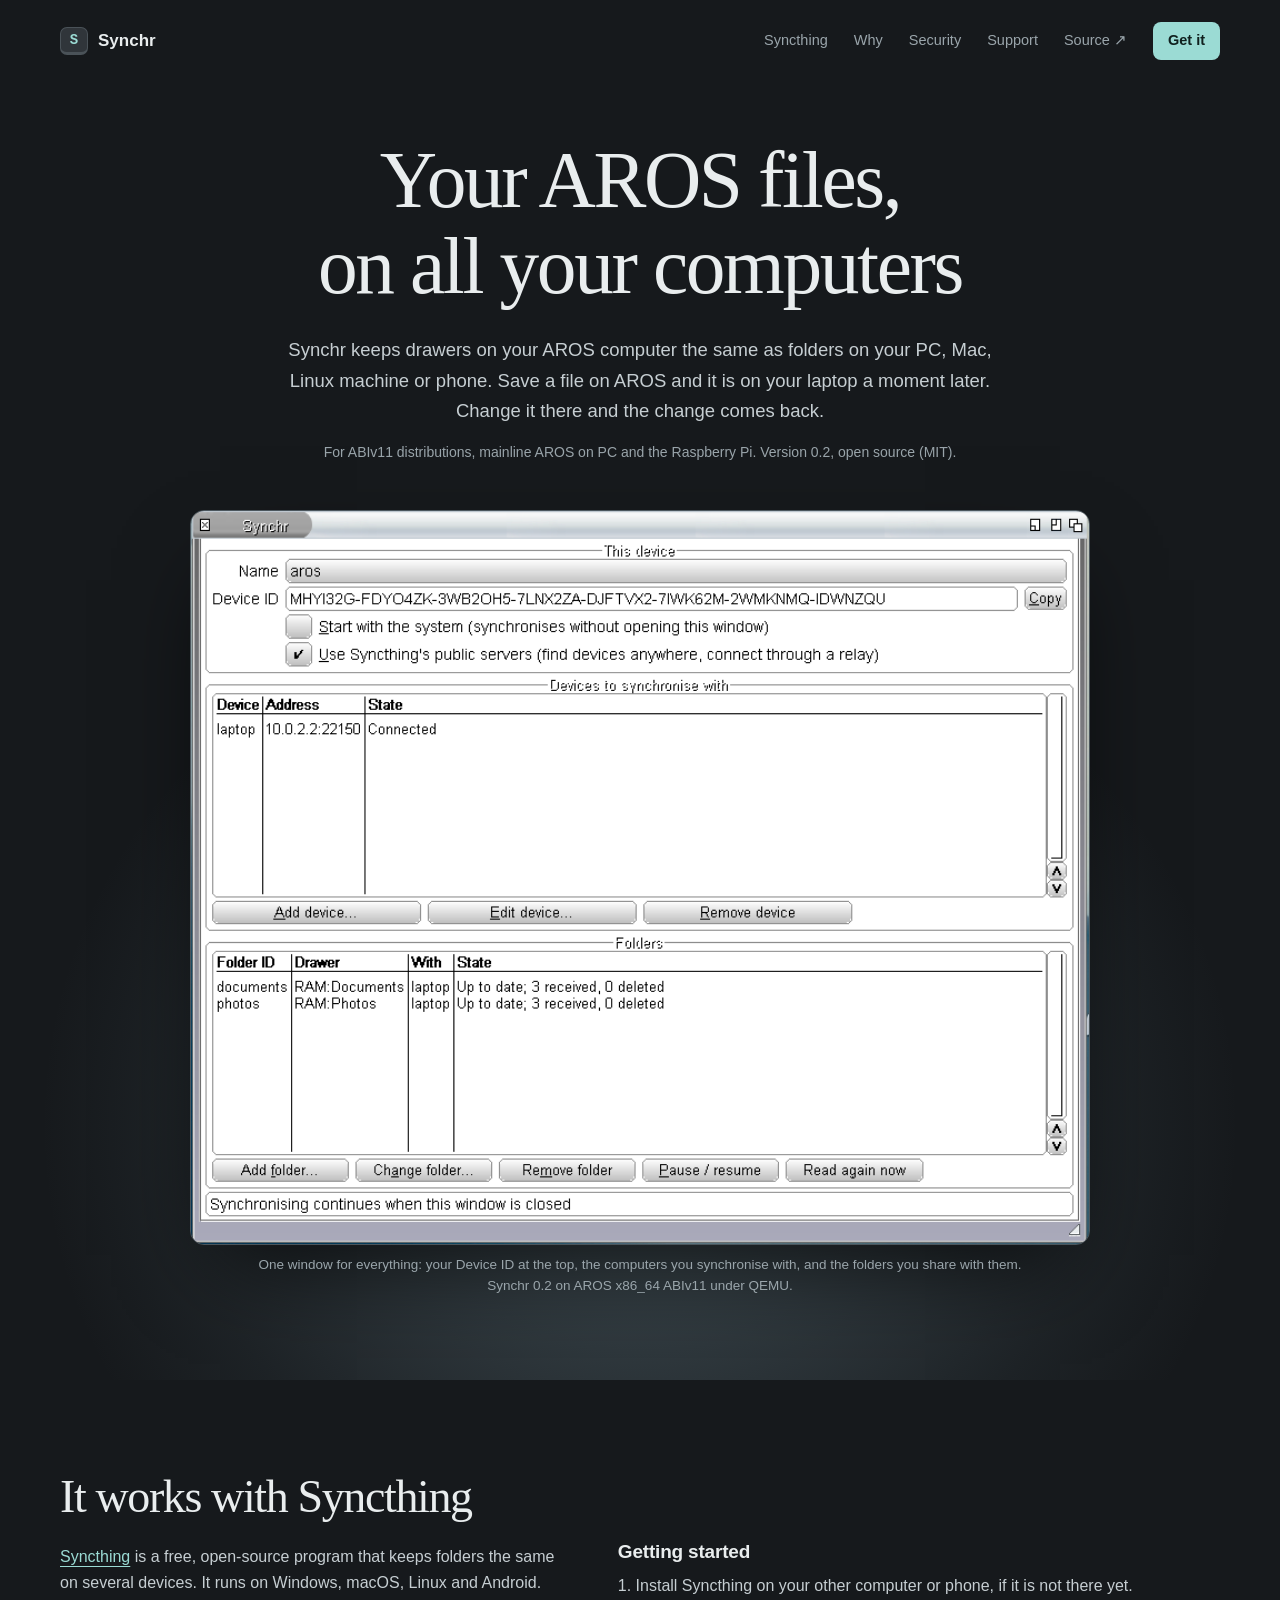
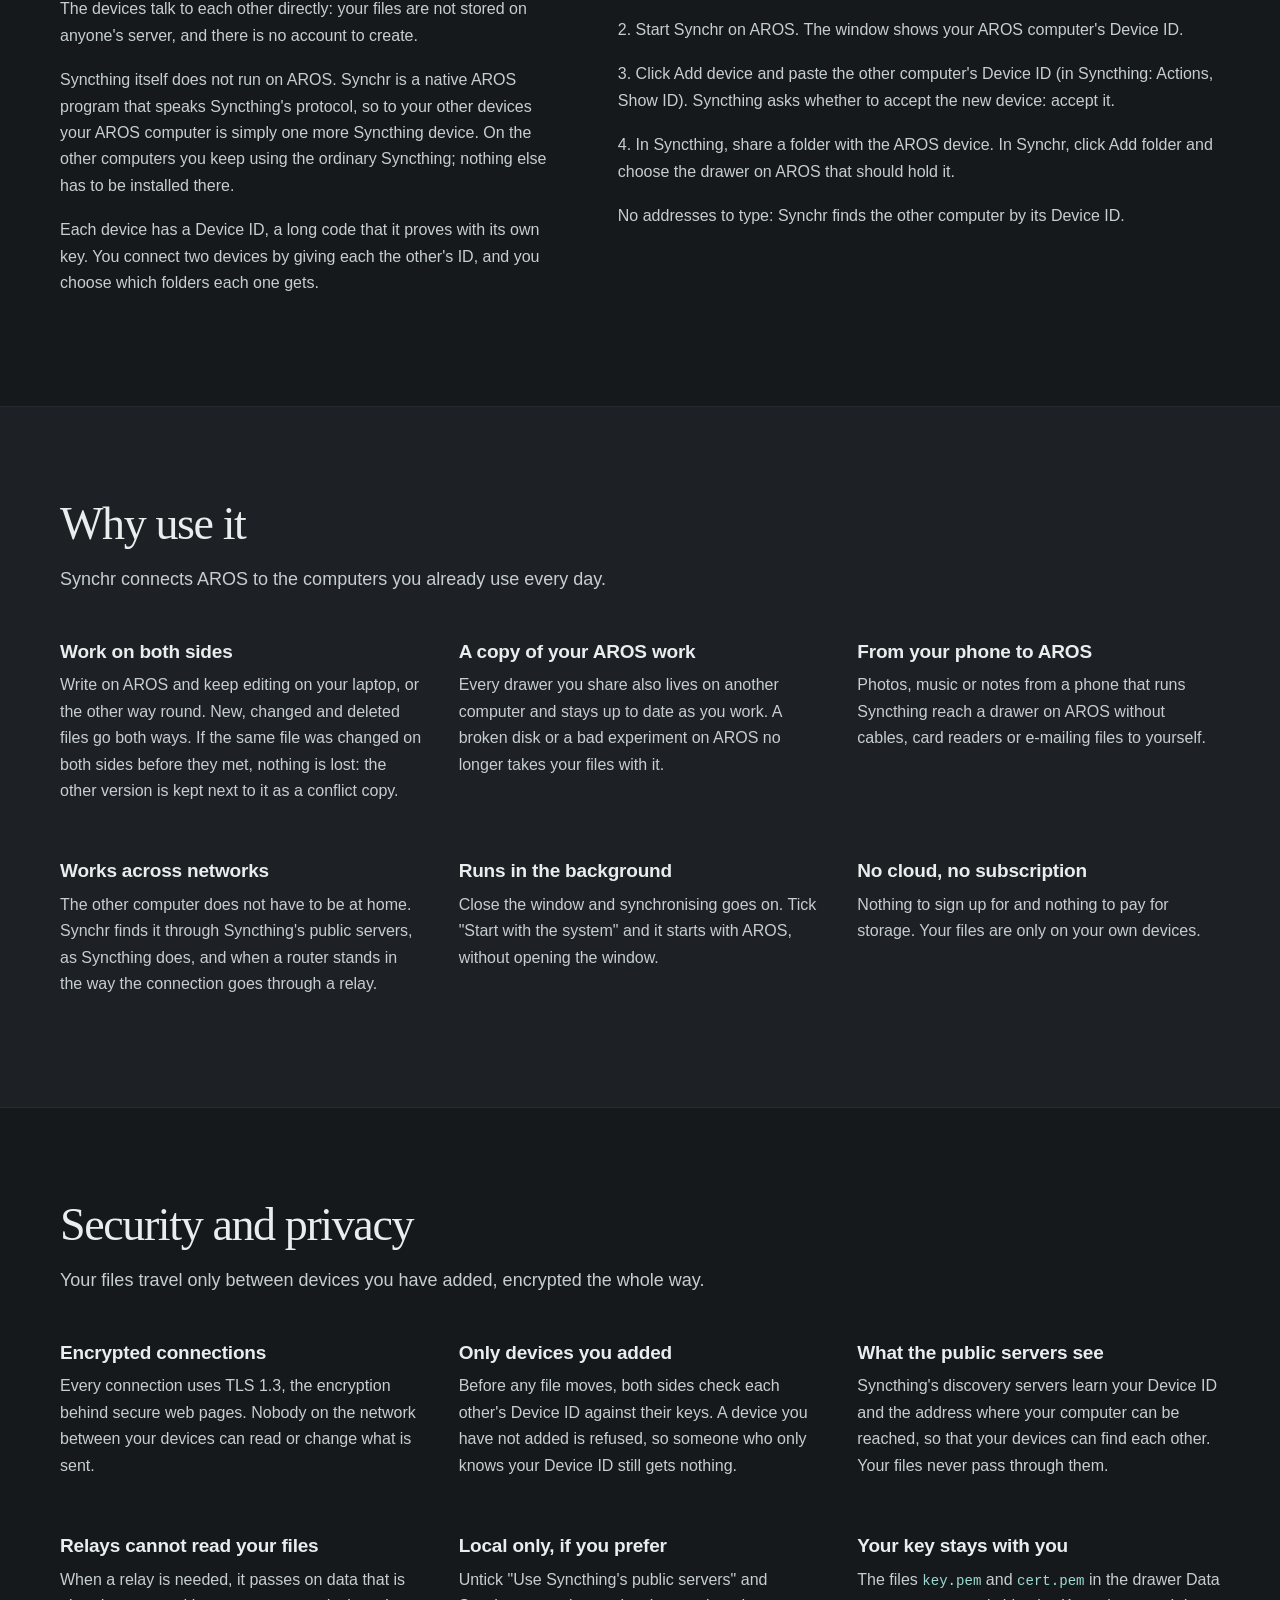
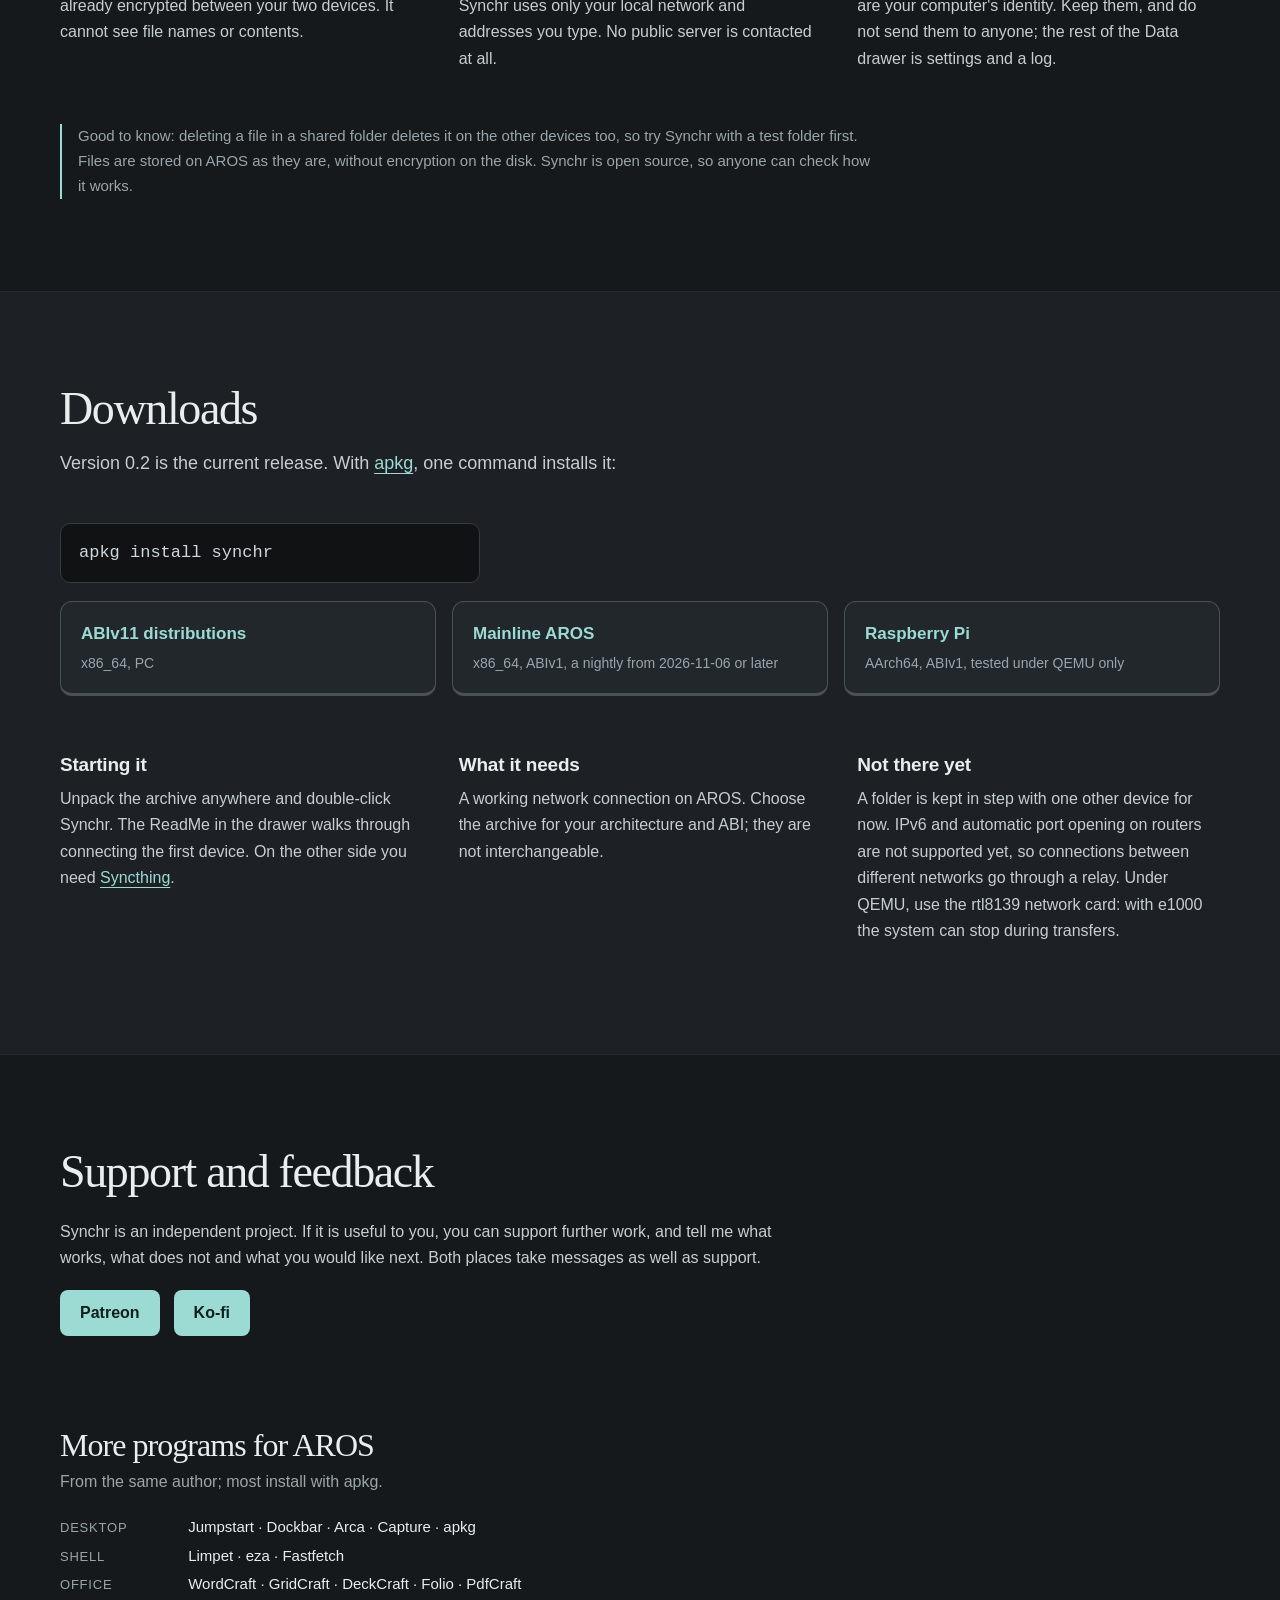
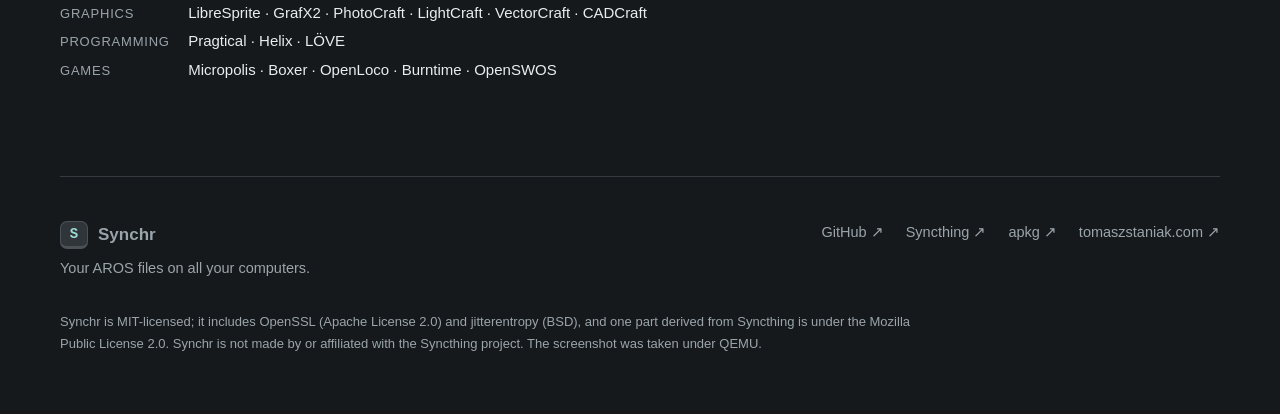
==== commit c781491f: "Other programs in a few lines" ====
--- a/index.html
+++ b/index.html
@@ -5,7 +5,7 @@
 <title>Synchr: keep your AROS files in step with your other computers</title>
 <meta name="description" content="Synchr keeps drawers on your AROS computer the same as folders on your PC, Mac, Linux machine or phone. It works with Syncthing: no cloud, no account, encrypted connections.">
 <meta name="theme-color" content="#16191c"><meta property="og:title" content="Synchr for AROS"><meta property="og:description" content="Your AROS files on all your computers, with Syncthing. No cloud, no account."><meta property="og:type" content="website"><meta property="og:image" content="https://tomaszstaniak.github.io/aros-synchr/assets/window.png">
-<link rel="stylesheet" href="style.css?v=1">
+<link rel="stylesheet" href="style.css?v=2">
 </head>
 <body>
 <a class="skip" href="#main">Skip to content</a>
@@ -91,54 +91,18 @@
 </div>
 </section>
 
-<section id="more" class="section tinted"><div class="wrap">
-<div class="section-heading"><h2>More programs for AROS</h2><p class="section-lead">Synchr is one of a family of programs for AROS from the same author. Most of them install with apkg.</p></div>
-<h3 class="more-group">Desktop and system</h3>
-<div class="more">
-<a href="https://tomaszstaniak.github.io/aros-launcher/"><strong>Jumpstart</strong><span>A keyboard launcher: programs, files, windows, sums and currencies from one hotkey.</span></a>
-<a href="https://tomaszstaniak.github.io/aros-dockbar/"><strong>Dockbar</strong><span>A dock with application groups, drawer panels, clocks, Weather and Currency.</span></a>
-<a href="https://tomaszstaniak.github.io/arca/"><strong>Arca</strong><span>Pack, browse and extract archives.</span></a>
-<a href="https://github.com/tomaszstaniak/aros-capture"><strong>Capture</strong><span>Screenshots with area capture, a markup editor and drag to drawers.</span></a>
-<a href="https://github.com/tomaszstaniak/arospkg"><strong>apkg</strong><span>The package manager: find, install, update and remove programs.</span></a>
-</div>
-<h3 class="more-group">Shell</h3>
-<div class="more">
-<a href="https://tomaszstaniak.github.io/limpet/"><strong>Limpet</strong><span>A terminal with Unicode, true colour, searchable scrollback and SSH.</span></a>
-<a href="https://github.com/tomaszstaniak/aros-eza"><strong>eza</strong><span>A modern List and Dir: colours, icons, tree view, Git status.</span></a>
-<a href="https://github.com/tomaszstaniak/aros-fastfetch"><strong>Fastfetch</strong><span>System information in the Shell, with the AROS logo.</span></a>
-</div>
-<h3 class="more-group">Office and documents</h3>
-<div class="more">
-<a href="https://github.com/tomaszstaniak/aros-wordcraft"><strong>WordCraft</strong><span>A word processor for DOCX, ODT and RTF, with PDF export.</span></a>
-<a href="https://github.com/tomaszstaniak/aros-gridcraft"><strong>GridCraft</strong><span>Spreadsheets for XLSX, ODS and CSV, with formulas.</span></a>
-<a href="https://github.com/tomaszstaniak/aros-deckcraft"><strong>DeckCraft</strong><span>Presentations for PPTX, with slide shows and PDF export.</span></a>
-<a href="https://github.com/tomaszstaniak/aros-foliopdf"><strong>Folio</strong><span>A PDF reader with two-page spreads, search and highlighting.</span></a>
-<a href="https://github.com/tomaszstaniak/aros-pdfcraft"><strong>PdfCraft</strong><span>View and edit PDF files (experimental).</span></a>
-</div>
-<h3 class="more-group">Graphics and design</h3>
-<div class="more">
-<a href="https://github.com/tomaszstaniak/aros-libresprite"><strong>LibreSprite</strong><span>Pixel art and animated sprites.</span></a>
-<a href="https://github.com/tomaszstaniak/aros-grafx2"><strong>GrafX2</strong><span>A 256-colour paint program.</span></a>
-<a href="https://github.com/tomaszstaniak/aros-photocraft"><strong>PhotoCraft</strong><span>Image editing with layers and masks (experimental).</span></a>
-<a href="https://github.com/tomaszstaniak/aros-lightcraft"><strong>LightCraft</strong><span>A photo library and RAW editor.</span></a>
-<a href="https://github.com/tomaszstaniak/aros-vectorcraft"><strong>VectorCraft</strong><span>Vector drawing with SVG, PDF and EPS (test release).</span></a>
-<a href="https://github.com/tomaszstaniak/aros-cadcraft"><strong>CADCraft</strong><span>2D CAD drafting for DWG and DXF drawings.</span></a>
-</div>
-<h3 class="more-group">Programming</h3>
-<div class="more">
-<a href="https://github.com/tomaszstaniak/aros-pragtical"><strong>Pragtical</strong><span>A lightweight code editor with a project tree and find in files.</span></a>
-<a href="https://github.com/tomaszstaniak/aros-helix"><strong>Helix</strong><span>The modal text editor, in the Shell.</span></a>
-<a href="https://github.com/tomaszstaniak/aros-loeve"><strong>LÖVE</strong><span>Runs 2D games written in Lua for the LÖVE framework.</span></a>
-</div>
-<h3 class="more-group">Games</h3>
-<div class="more">
-<a href="https://github.com/tomaszstaniak/aros-micropolis"><strong>Micropolis</strong><span>The classic city-building simulation.</span></a>
-<a href="https://github.com/tomaszstaniak/aros-boxerapp"><strong>Boxer</strong><span>A front end for DOS games, with gameboxes and covers (preview).</span></a>
-<a href="https://github.com/tomaszstaniak/aros-openloco"><strong>OpenLoco</strong><span>Chris Sawyer's Locomotion, re-implemented (experimental).</span></a>
-<a href="https://github.com/tomaszstaniak/aros-burntime"><strong>Burntime</strong><span>Burntime Remastered, a survival strategy game (needs the game data).</span></a>
-<a href="https://github.com/tomaszstaniak/aros-swos"><strong>OpenSWOS</strong><span>Sensible World of Soccer, re-implemented (experimental).</span></a>
-</div>
-</div></section>
+<section id="more" class="section wrap">
+<h2 class="more-title">More programs for AROS</h2>
+<p class="more-lead">From the same author; most install with apkg.</p>
+<ul class="family">
+<li><span>Desktop</span> <a href="https://tomaszstaniak.github.io/aros-launcher/">Jumpstart</a> · <a href="https://tomaszstaniak.github.io/aros-dockbar/">Dockbar</a> · <a href="https://tomaszstaniak.github.io/arca/">Arca</a> · <a href="https://github.com/tomaszstaniak/aros-capture">Capture</a> · <a href="https://github.com/tomaszstaniak/arospkg">apkg</a></li>
+<li><span>Shell</span> <a href="https://tomaszstaniak.github.io/limpet/">Limpet</a> · <a href="https://github.com/tomaszstaniak/aros-eza">eza</a> · <a href="https://github.com/tomaszstaniak/aros-fastfetch">Fastfetch</a></li>
+<li><span>Office</span> <a href="https://github.com/tomaszstaniak/aros-wordcraft">WordCraft</a> · <a href="https://github.com/tomaszstaniak/aros-gridcraft">GridCraft</a> · <a href="https://github.com/tomaszstaniak/aros-deckcraft">DeckCraft</a> · <a href="https://github.com/tomaszstaniak/aros-foliopdf">Folio</a> · <a href="https://github.com/tomaszstaniak/aros-pdfcraft">PdfCraft</a></li>
+<li><span>Graphics</span> <a href="https://github.com/tomaszstaniak/aros-libresprite">LibreSprite</a> · <a href="https://github.com/tomaszstaniak/aros-grafx2">GrafX2</a> · <a href="https://github.com/tomaszstaniak/aros-photocraft">PhotoCraft</a> · <a href="https://github.com/tomaszstaniak/aros-lightcraft">LightCraft</a> · <a href="https://github.com/tomaszstaniak/aros-vectorcraft">VectorCraft</a> · <a href="https://github.com/tomaszstaniak/aros-cadcraft">CADCraft</a></li>
+<li><span>Programming</span> <a href="https://github.com/tomaszstaniak/aros-pragtical">Pragtical</a> · <a href="https://github.com/tomaszstaniak/aros-helix">Helix</a> · <a href="https://github.com/tomaszstaniak/aros-loeve">LÖVE</a></li>
+<li><span>Games</span> <a href="https://github.com/tomaszstaniak/aros-micropolis">Micropolis</a> · <a href="https://github.com/tomaszstaniak/aros-boxerapp">Boxer</a> · <a href="https://github.com/tomaszstaniak/aros-openloco">OpenLoco</a> · <a href="https://github.com/tomaszstaniak/aros-burntime">Burntime</a> · <a href="https://github.com/tomaszstaniak/aros-swos">OpenSWOS</a></li>
+</ul>
+</section>
 
 </main>
 
--- a/style.css
+++ b/style.css
@@ -137,13 +137,14 @@
 }
 @media (prefers-reduced-motion:reduce){html{scroll-behavior:auto}}
 
-/* Synchr: list of other programs */
-.more{display:grid;grid-template-columns:repeat(auto-fill,minmax(250px,1fr));gap:14px;margin-top:28px}
-.more a{display:block;padding:16px 18px;border:1px solid var(--line);border-radius:10px;background:var(--raised);text-decoration:none}
-.more a:hover{border-color:var(--accent)}
-.more strong{display:block;font-weight:600;margin-bottom:4px}
-.more span{color:var(--muted);font-size:14.5px;line-height:1.5}
+/* Synchr: the other programs, one line per group */
+.more-title{font-size:clamp(24px,2.6vw,32px);margin-bottom:6px}
+.more-lead{color:var(--muted)}
+.family{list-style:none;margin:0;padding:0;font-size:15px;line-height:1.9}
+.family span{display:inline-block;min-width:124px;color:var(--muted);font-size:13px;text-transform:uppercase;letter-spacing:.06em}
+.family a{text-decoration:none;color:var(--ink)}
+.family a:hover{color:var(--accent)}
 .support-links{display:flex;flex-wrap:wrap;gap:14px;margin-top:8px}
 .support-links a{color:#10201e;background:var(--accent);padding:10px 20px;border-radius:8px;font-weight:600;text-decoration:none}
 .support-links a:hover{background:#b4e6e0}
-.more-group{margin:34px 0 0;color:var(--muted);font-size:15px;text-transform:uppercase;letter-spacing:.06em}
+#more{padding-top:0}
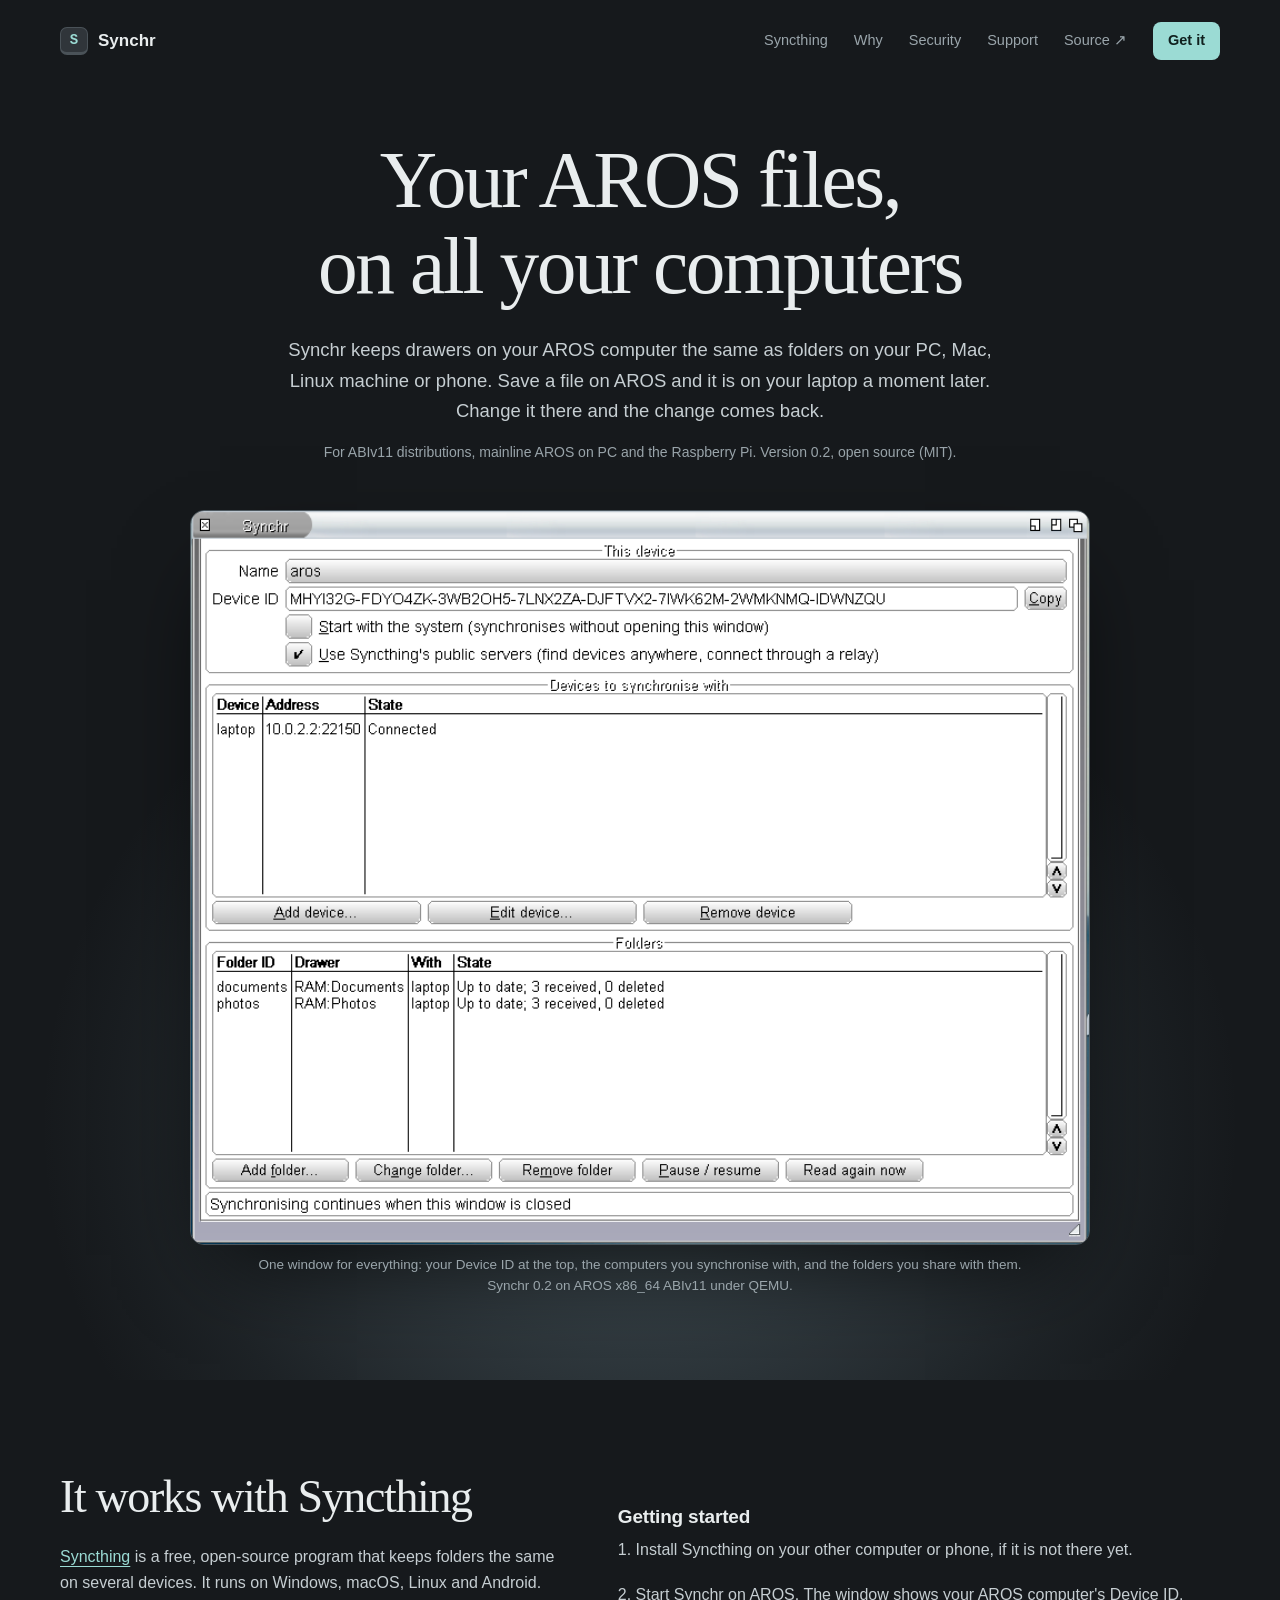
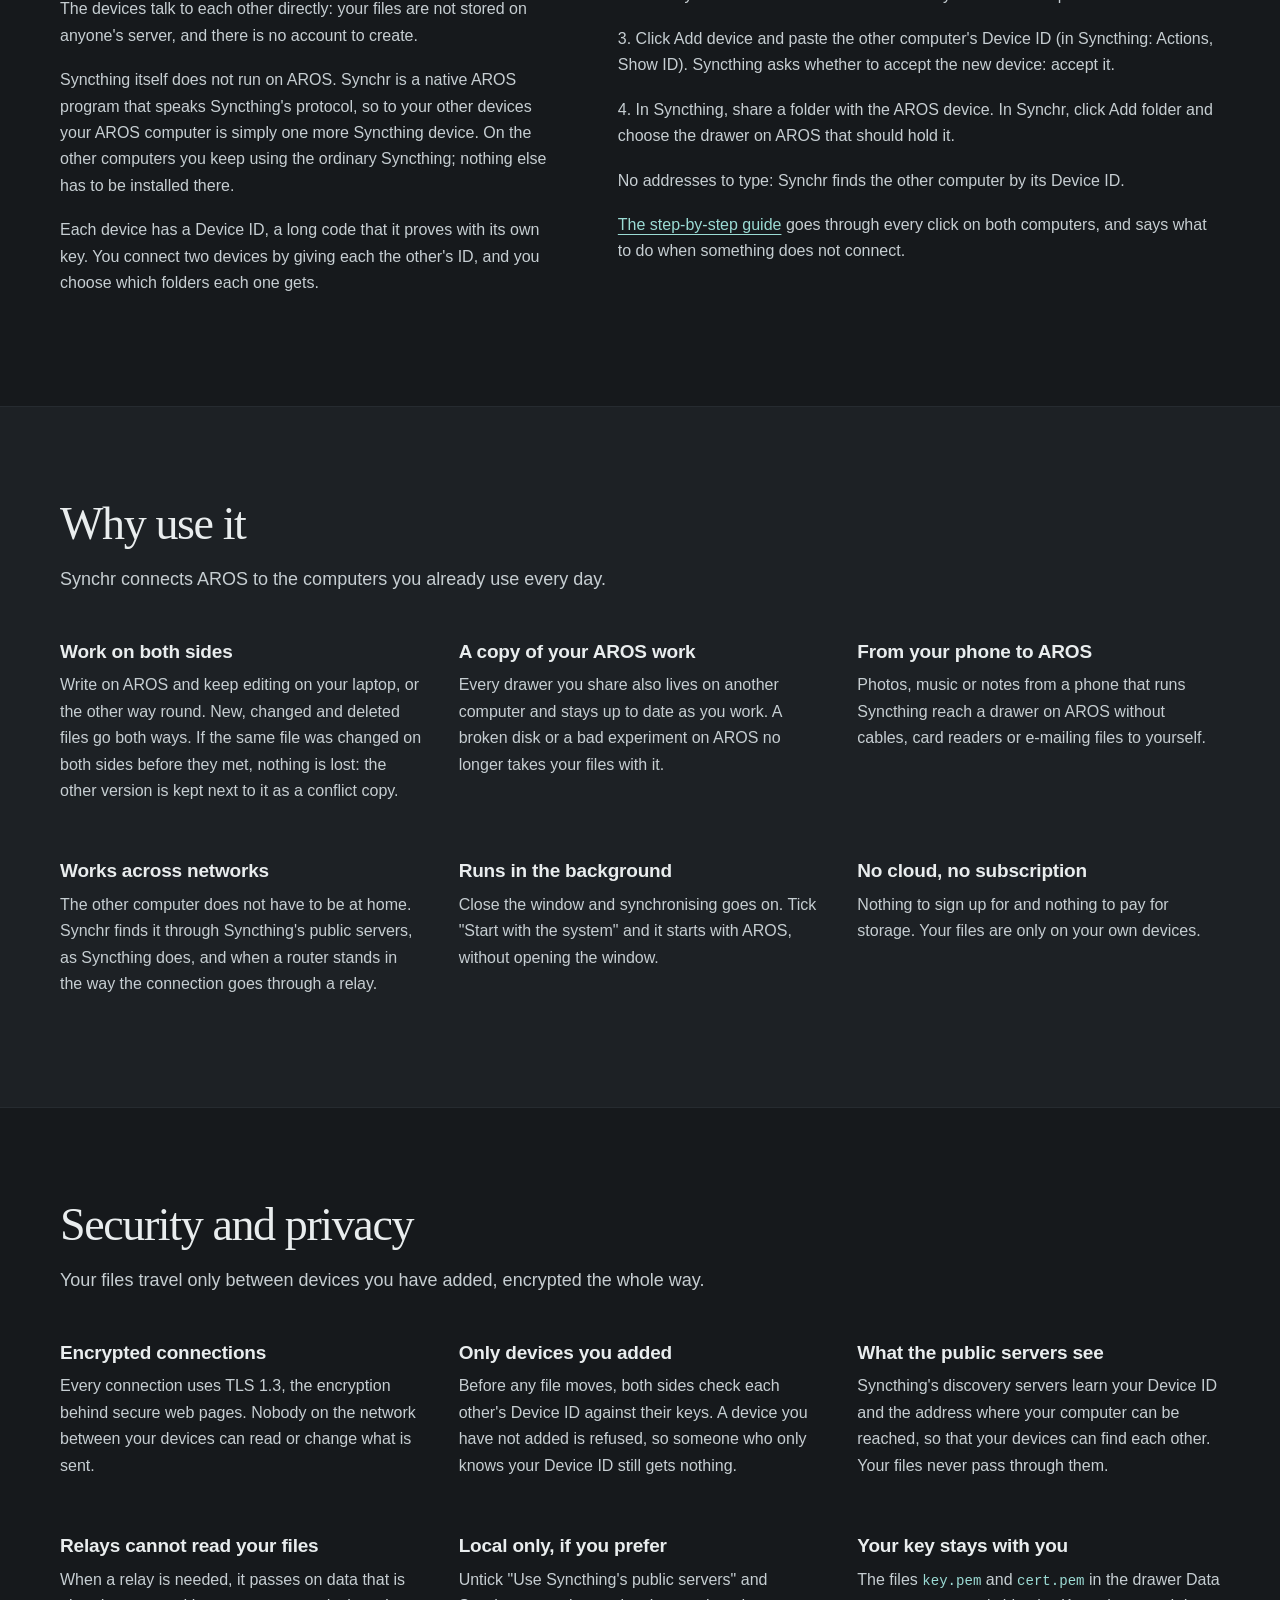
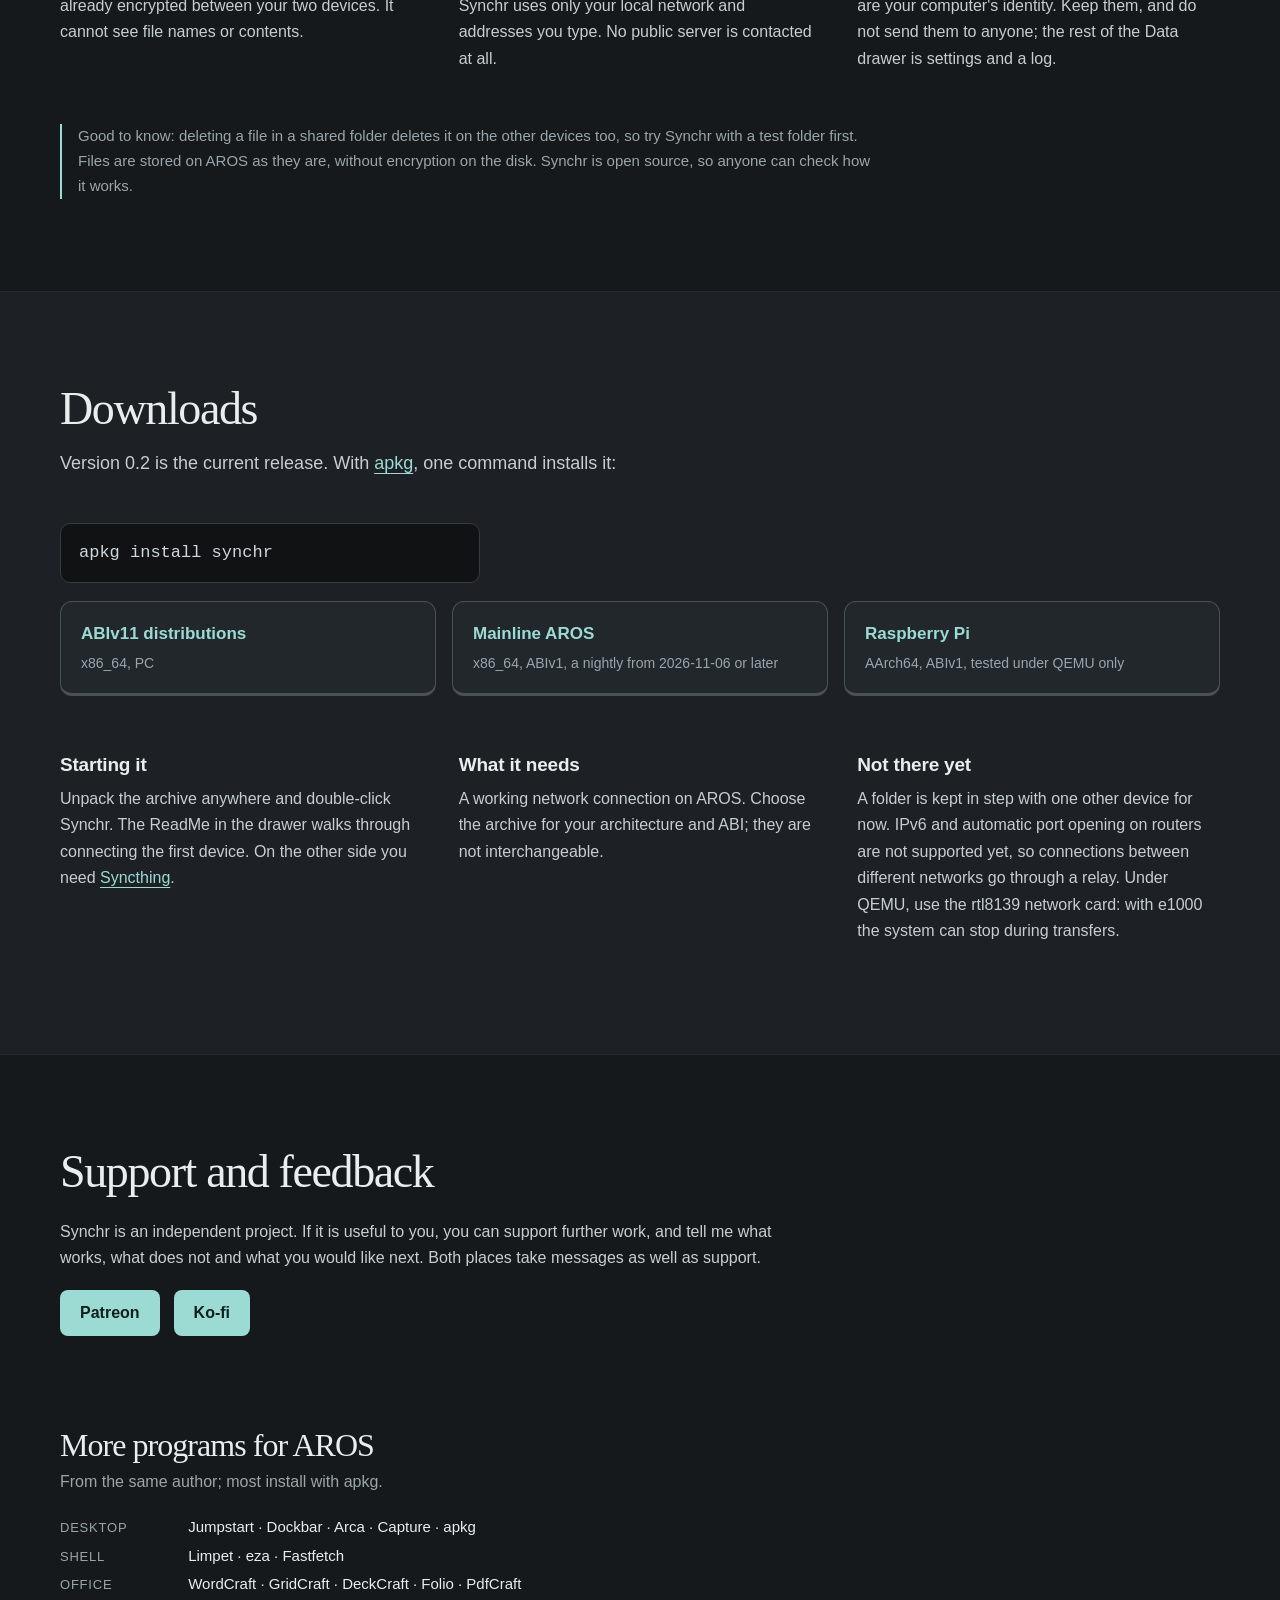
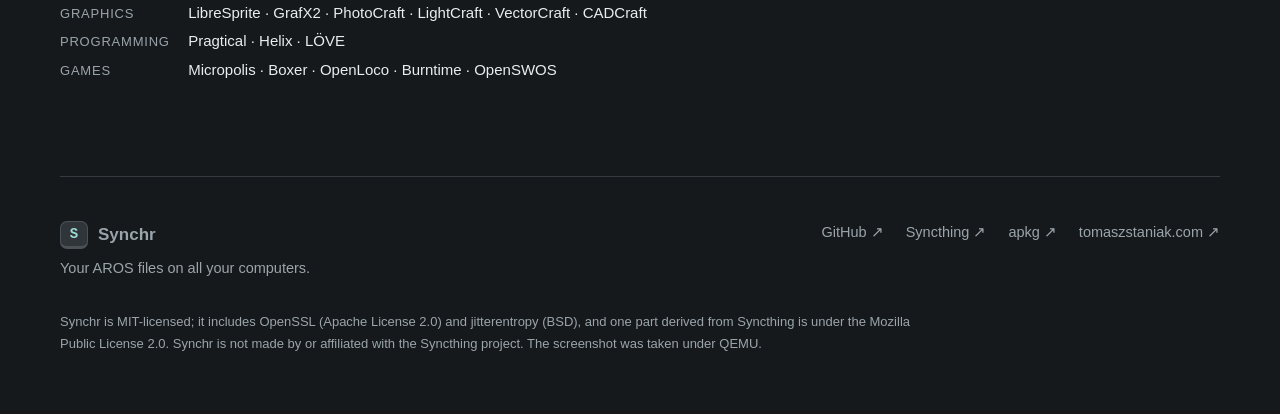
==== commit 3d6a9941: "Step-by-step setup guide" ====
--- a/index.html
+++ b/index.html
@@ -5,7 +5,7 @@
 <title>Synchr: keep your AROS files in step with your other computers</title>
 <meta name="description" content="Synchr keeps drawers on your AROS computer the same as folders on your PC, Mac, Linux machine or phone. It works with Syncthing: no cloud, no account, encrypted connections.">
 <meta name="theme-color" content="#16191c"><meta property="og:title" content="Synchr for AROS"><meta property="og:description" content="Your AROS files on all your computers, with Syncthing. No cloud, no account."><meta property="og:type" content="website"><meta property="og:image" content="https://tomaszstaniak.github.io/aros-synchr/assets/window.png">
-<link rel="stylesheet" href="style.css?v=2">
+<link rel="stylesheet" href="style.css?v=3">
 </head>
 <body>
 <a class="skip" href="#main">Skip to content</a>
@@ -39,6 +39,7 @@
 <p>3. Click Add device and paste the other computer's Device ID (in Syncthing: Actions, Show ID). Syncthing asks whether to accept the new device: accept it.</p>
 <p>4. In Syncthing, share a folder with the AROS device. In Synchr, click Add folder and choose the drawer on AROS that should hold it.</p>
 <p>No addresses to type: Synchr finds the other computer by its Device ID.</p>
+<p><a href="setup.html">The step-by-step guide</a> goes through every click on both computers, and says what to do when something does not connect.</p>
 </div>
 </div>
 </section>
--- a/style.css
+++ b/style.css
@@ -148,3 +148,30 @@
 .support-links a{color:#10201e;background:var(--accent);padding:10px 20px;border-radius:8px;font-weight:600;text-decoration:none}
 .support-links a:hover{background:#b4e6e0}
 #more{padding-top:0}
+.guide{max-width:820px}
+.guide h1{font-size:clamp(34px,5vw,52px);margin-bottom:22px}
+.guide .intro{font-size:19px;color:#c6ced2}
+.guide > h2{font-size:30px;margin:64px 0 18px}
+.guide .lead{color:#c6ced2}
+.guide ul{padding-left:20px;margin:0 0 18px;color:#c6ced2}
+.guide li{margin-bottom:6px}
+.guide b{color:var(--ink);font-weight:600}
+.before{margin-top:40px;padding:24px 28px;background:var(--raised);border:1px solid var(--line);border-radius:10px}
+.before h2{font-size:21px;margin-bottom:12px}
+.before ul{margin:0}
+.steps{list-style:none;counter-reset:step;padding:0;margin:0}
+.steps[start="6"]{counter-reset:step 5}
+.steps > li{counter-increment:step;position:relative;padding:0 0 30px 46px;margin:0 0 0 18px;border-left:1px solid var(--line)}
+.steps > li:last-child{border-left-color:transparent}
+.steps > li::before{content:counter(step);position:absolute;left:-18px;top:0;width:36px;height:36px;border-radius:50%;background:var(--ground);border:1px solid var(--accent);color:var(--accent);display:grid;place-items:center;font-weight:600}
+.steps h3{margin:4px 0 10px}
+.steps p{color:#c6ced2}
+.on{display:inline-block;font-size:12px;font-weight:600;letter-spacing:.08em;text-transform:uppercase;padding:2px 10px;border-radius:999px;margin-top:6px}
+.on.aros{background:#1f3b39;color:var(--accent)}
+.on.other{background:#2b3036;color:#d7c9a6}
+.aside{font-size:15px;color:var(--muted)!important;border-left:2px solid var(--line);padding-left:14px}
+.trouble{margin:0}
+.trouble dt{font-weight:600;margin-top:22px;color:var(--ink)}
+.trouble dd{margin:6px 0 0;color:#c6ced2}
+.guide code{overflow-wrap:anywhere}
+@media (max-width:520px){.steps > li{padding-left:34px}.before{padding:18px}}
